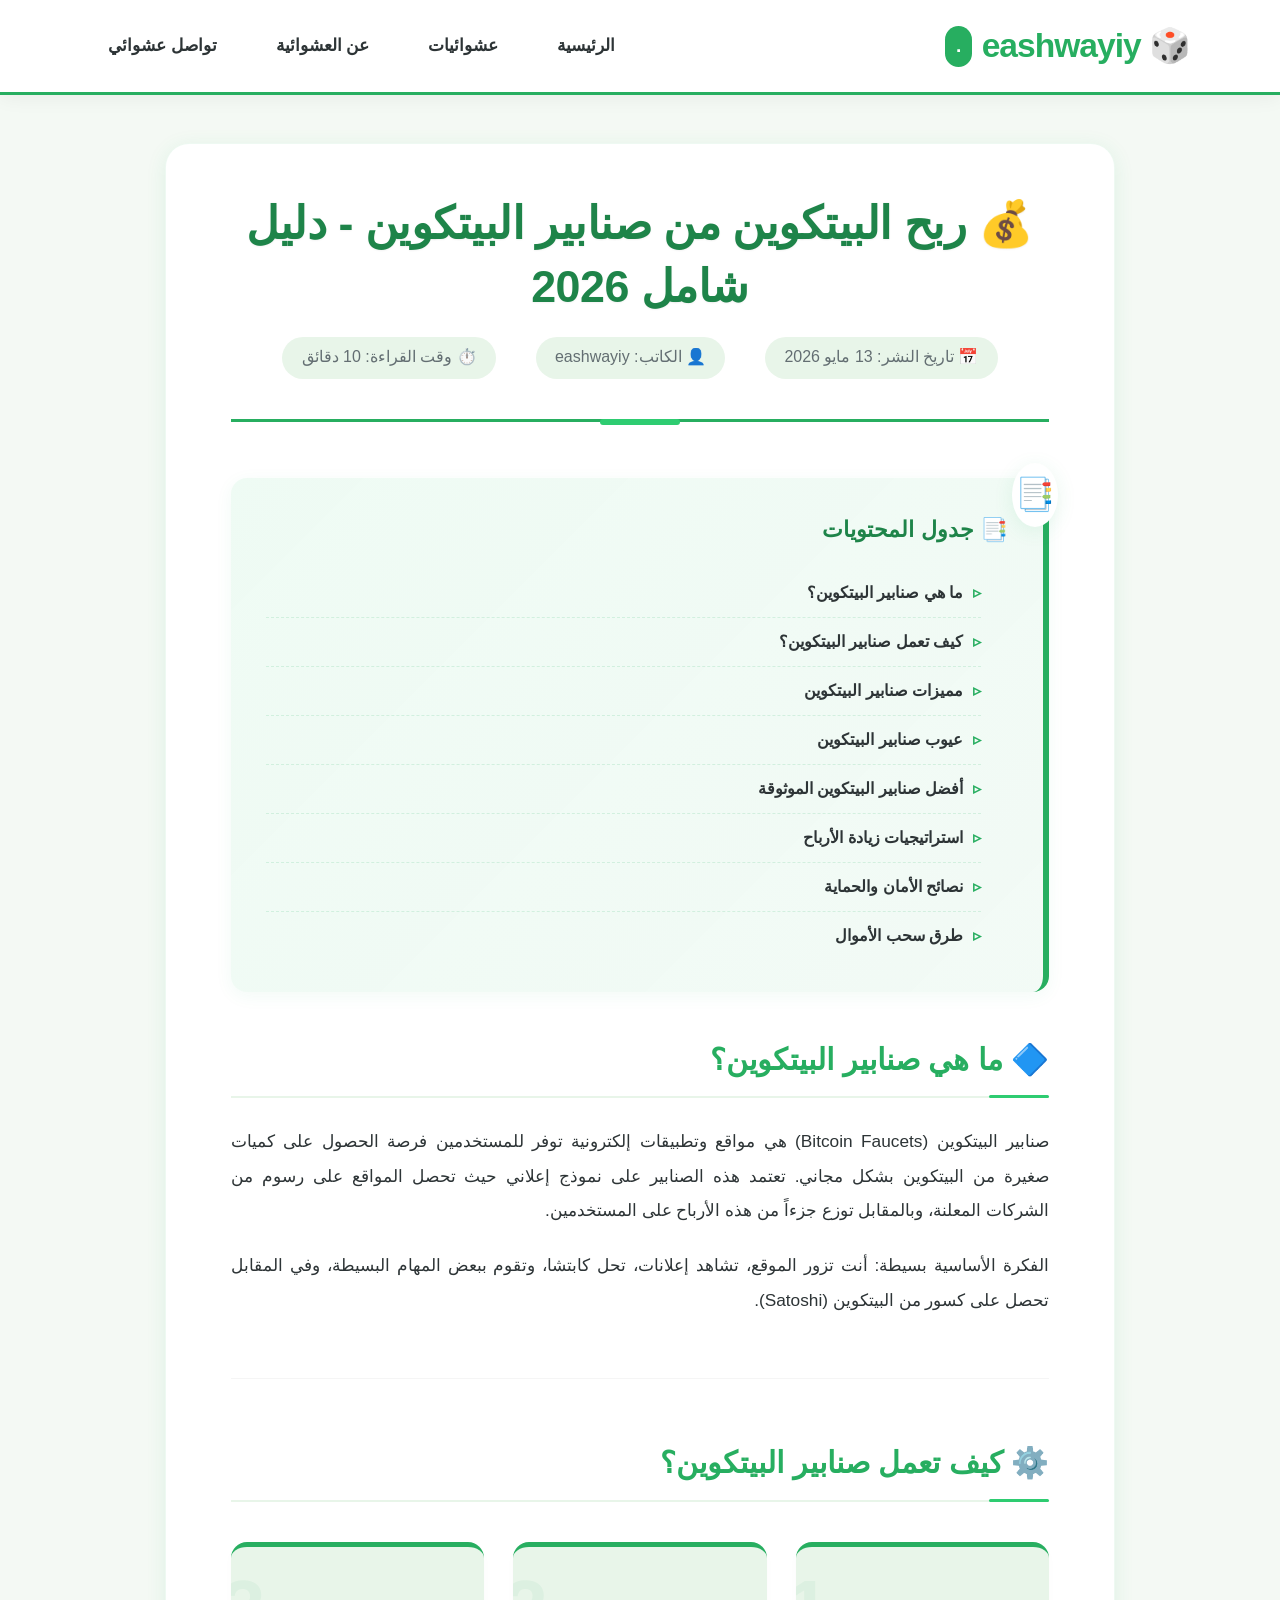
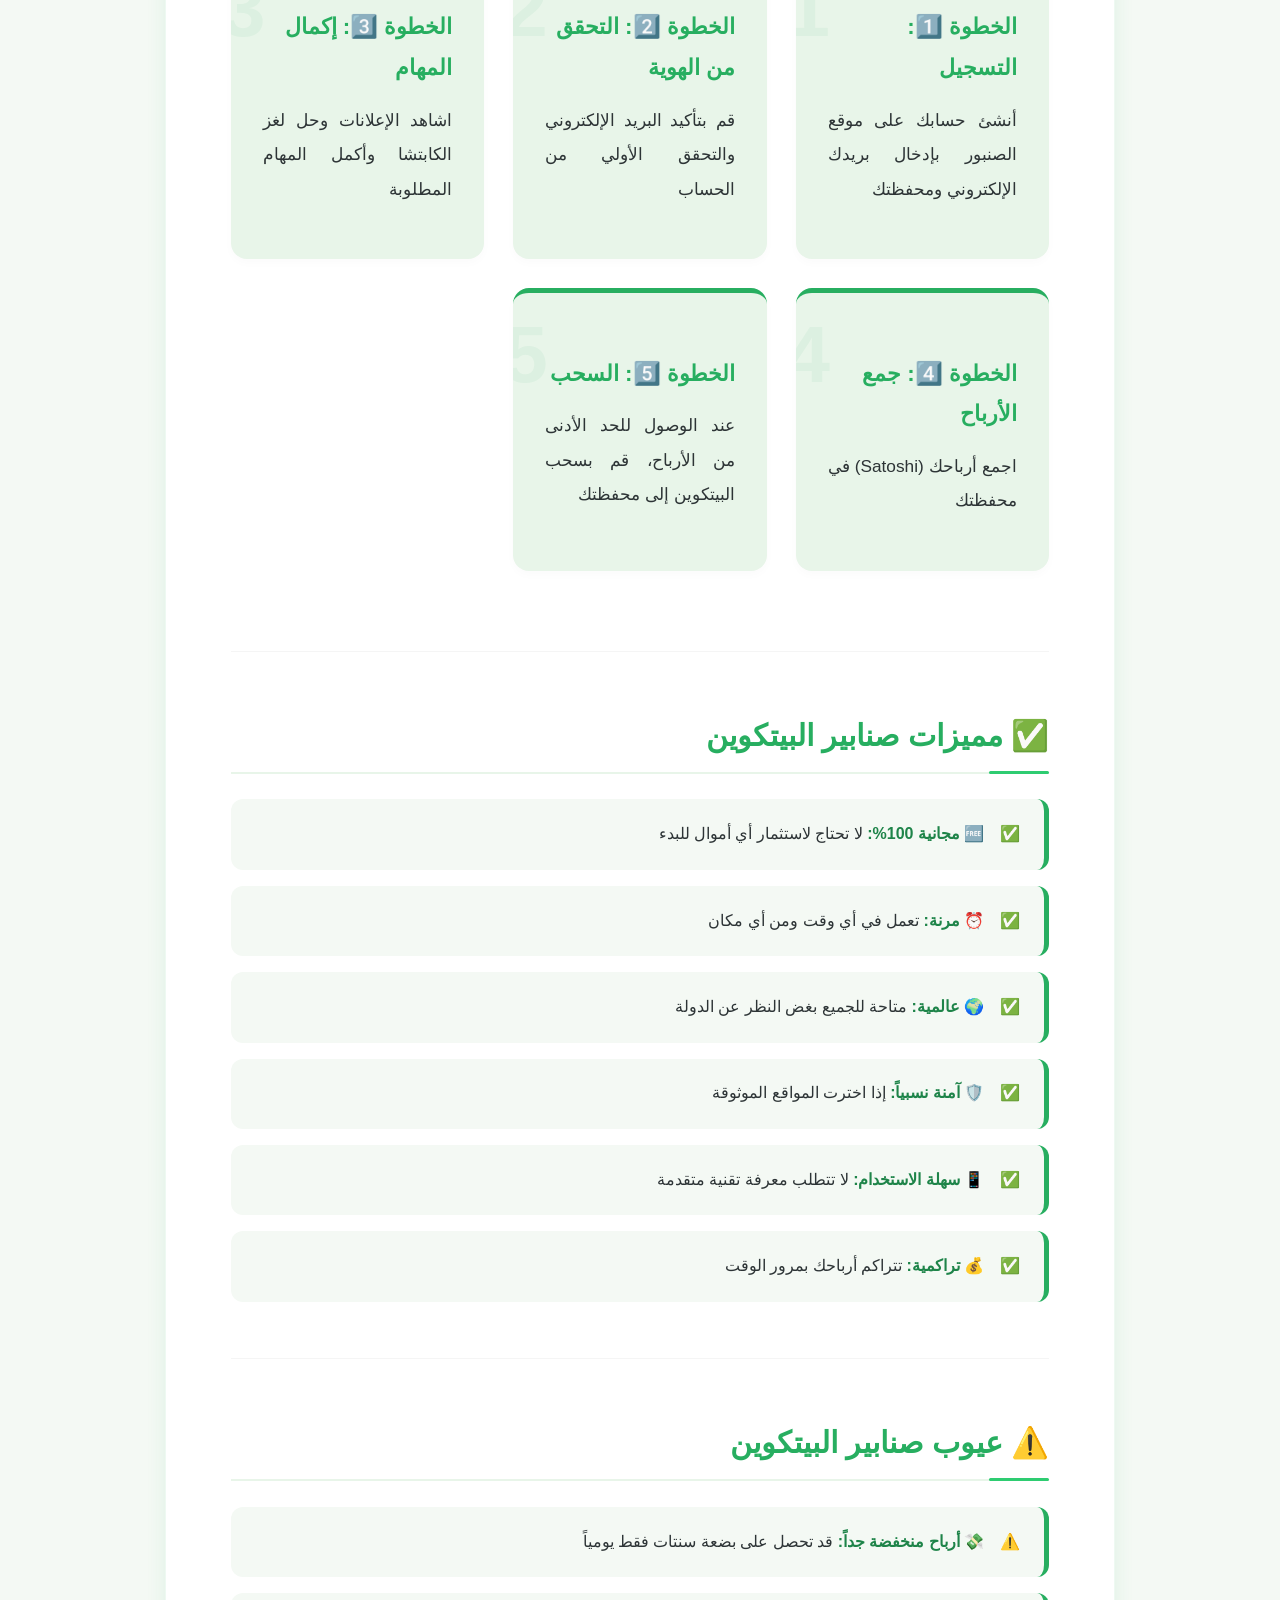
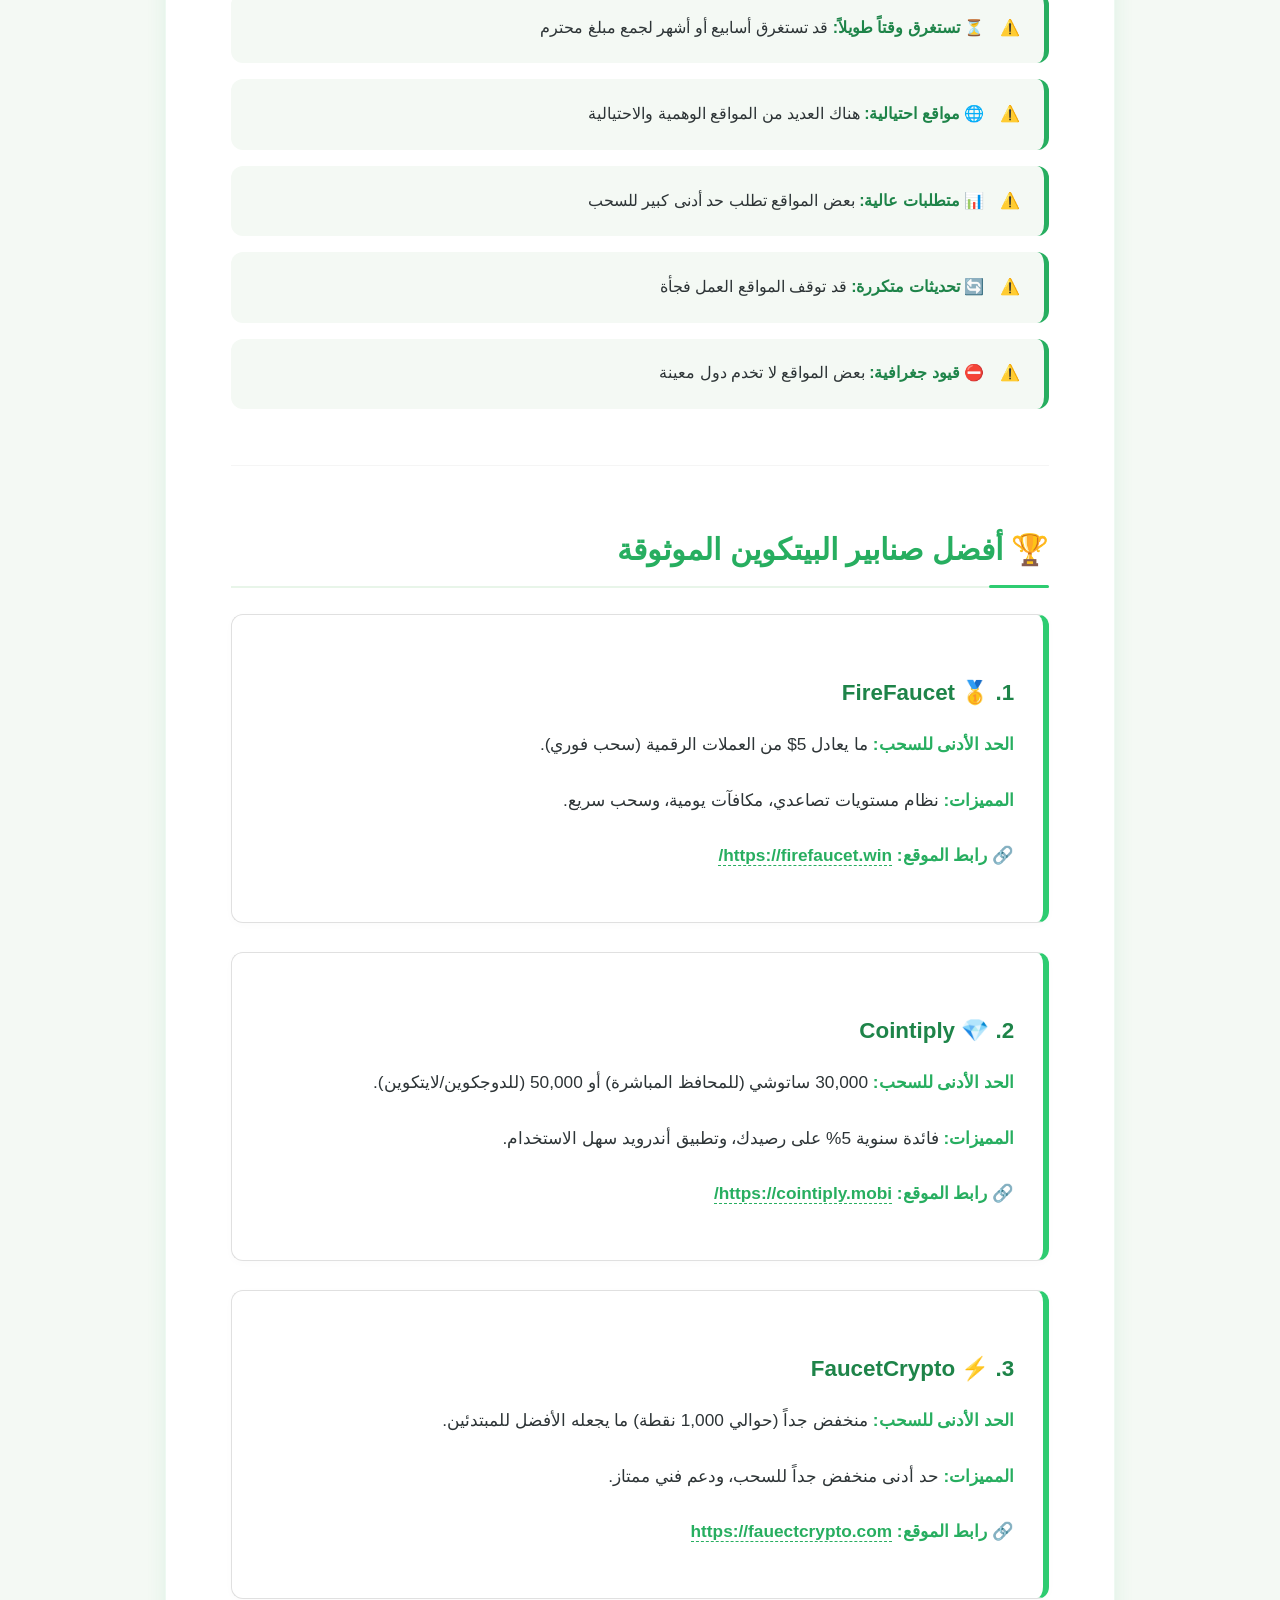
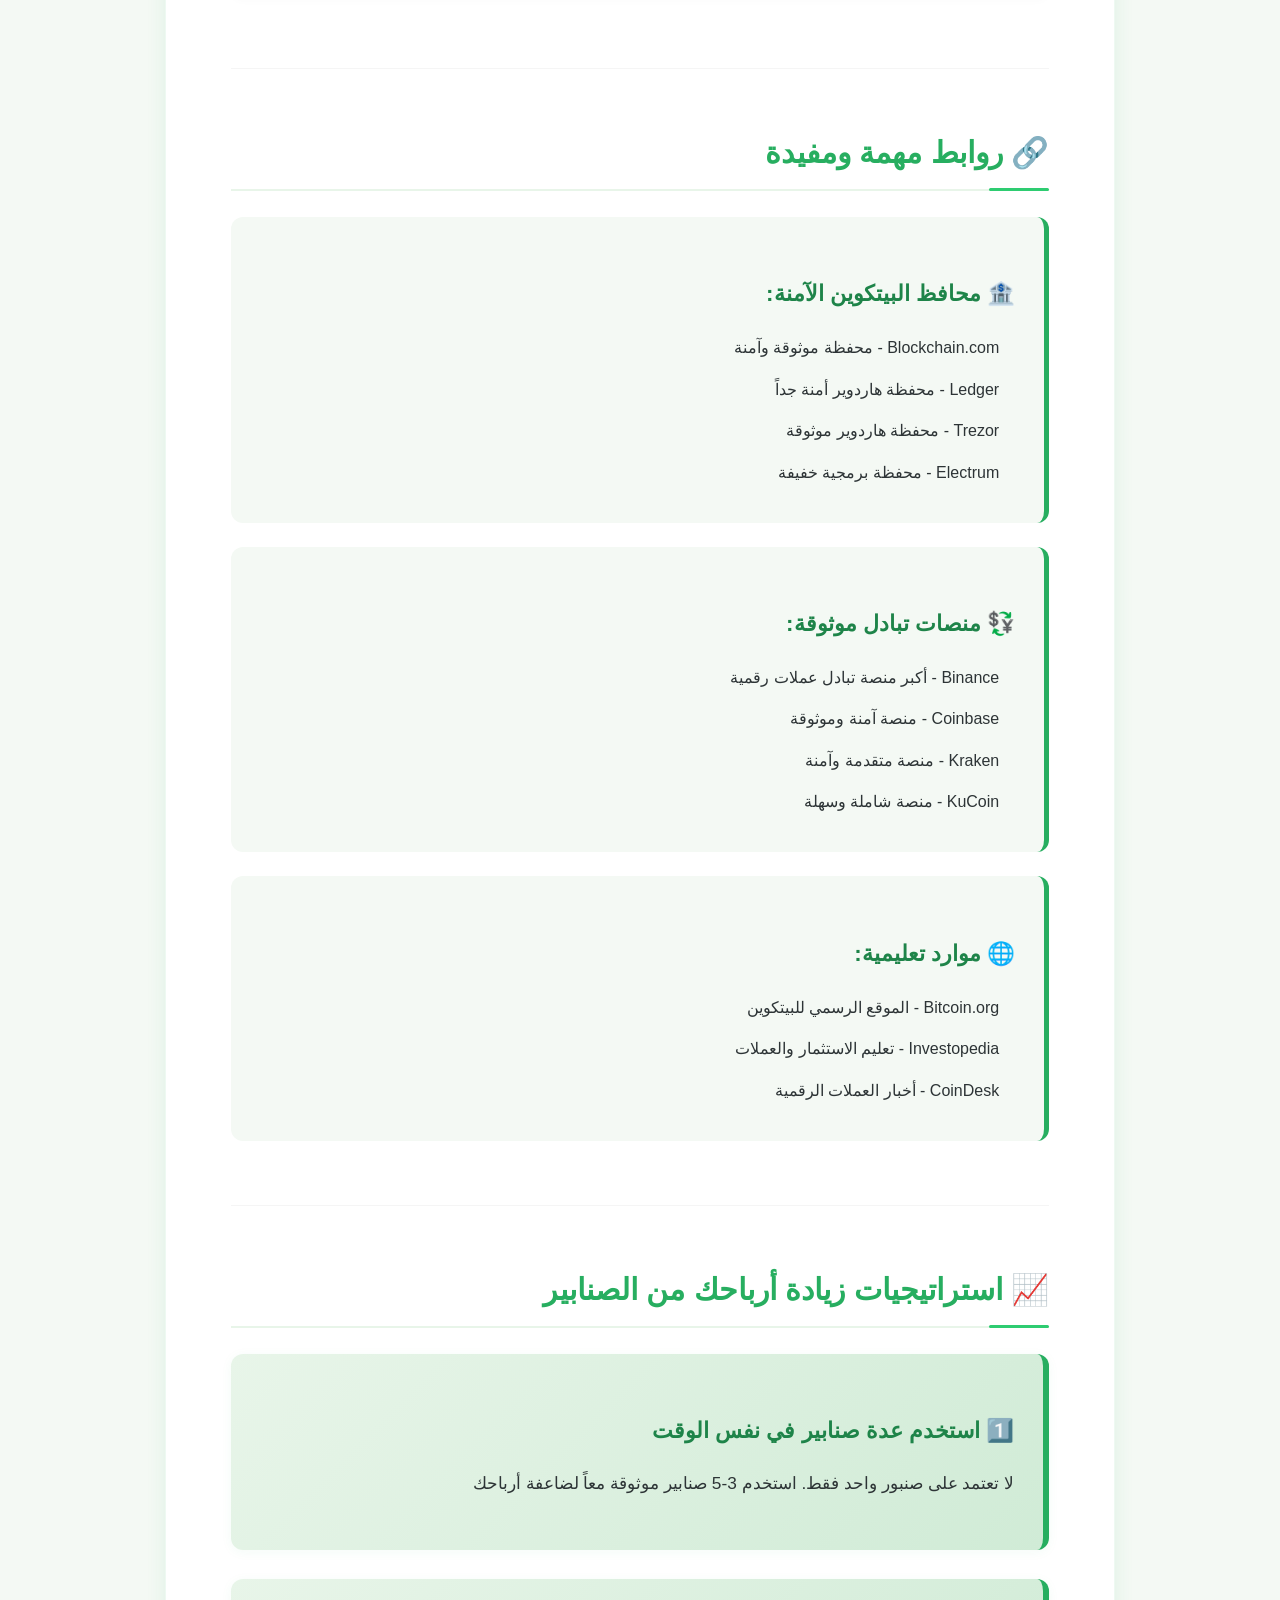
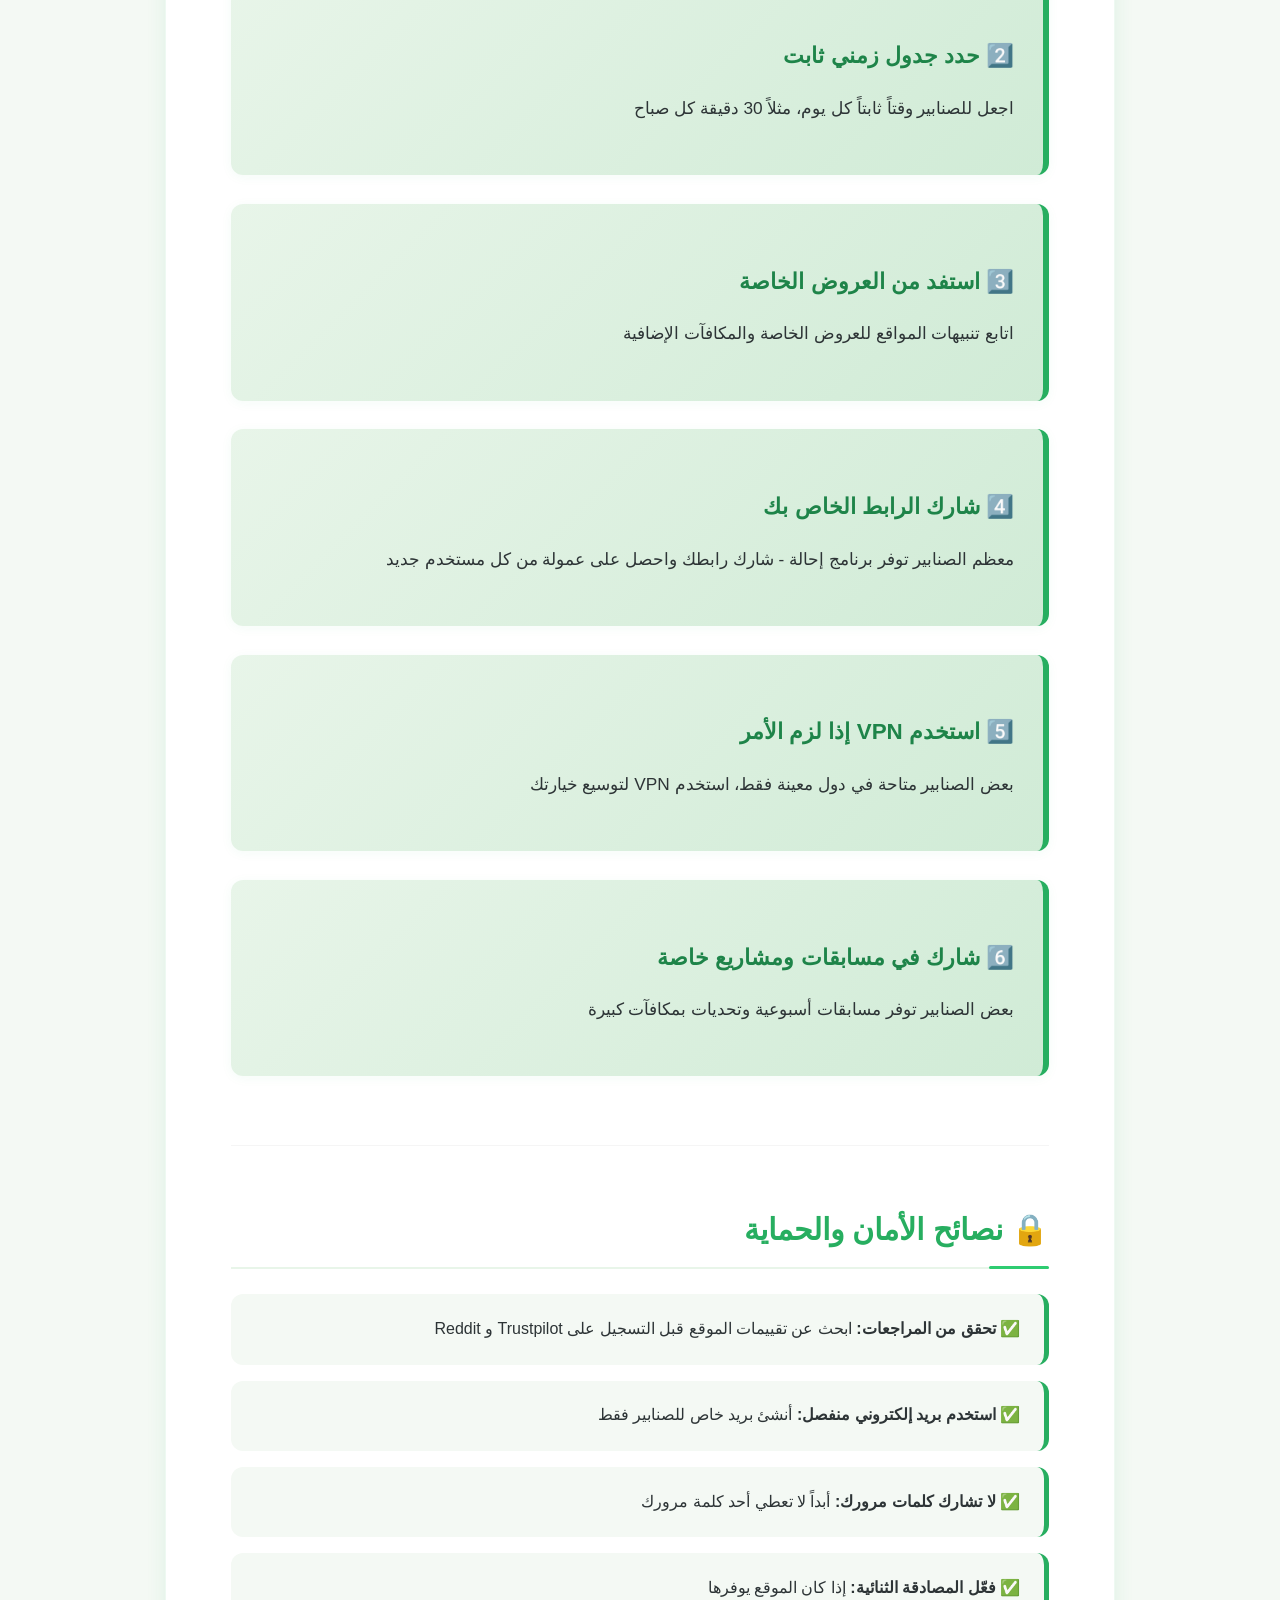
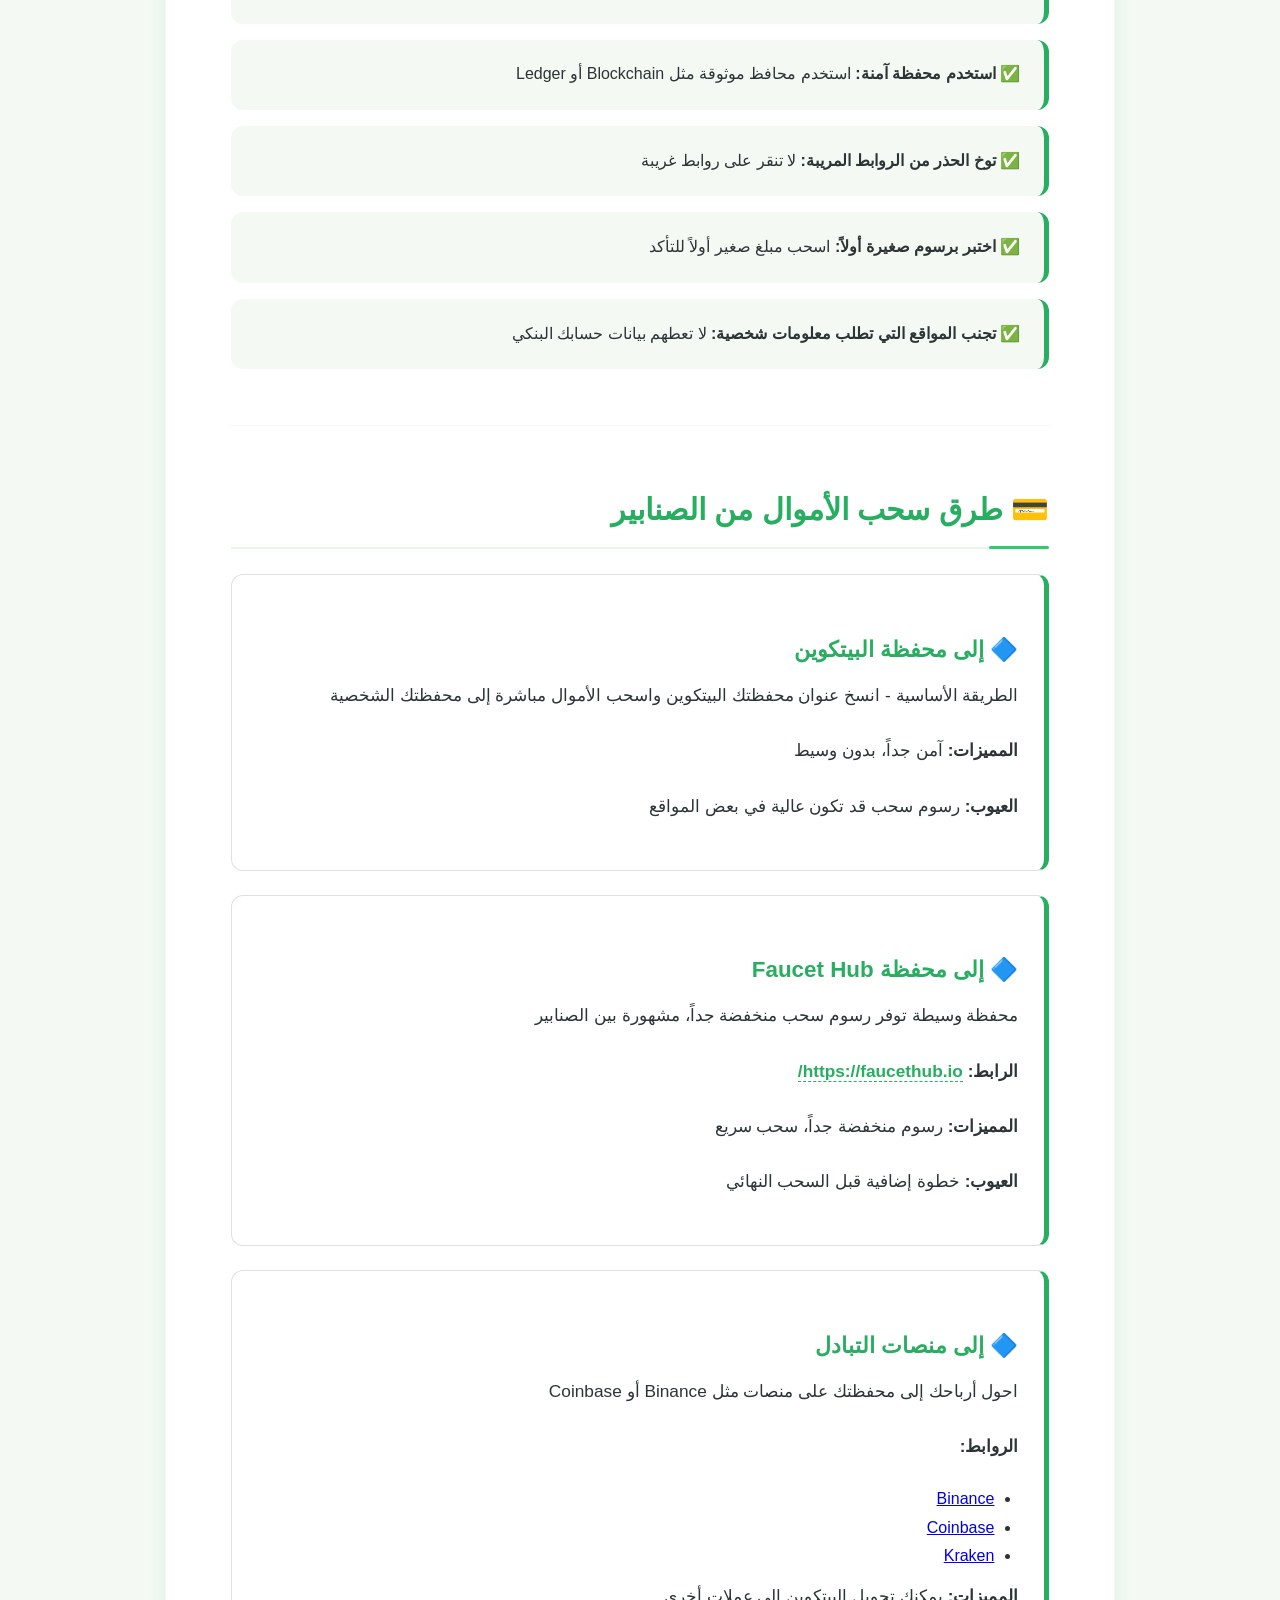
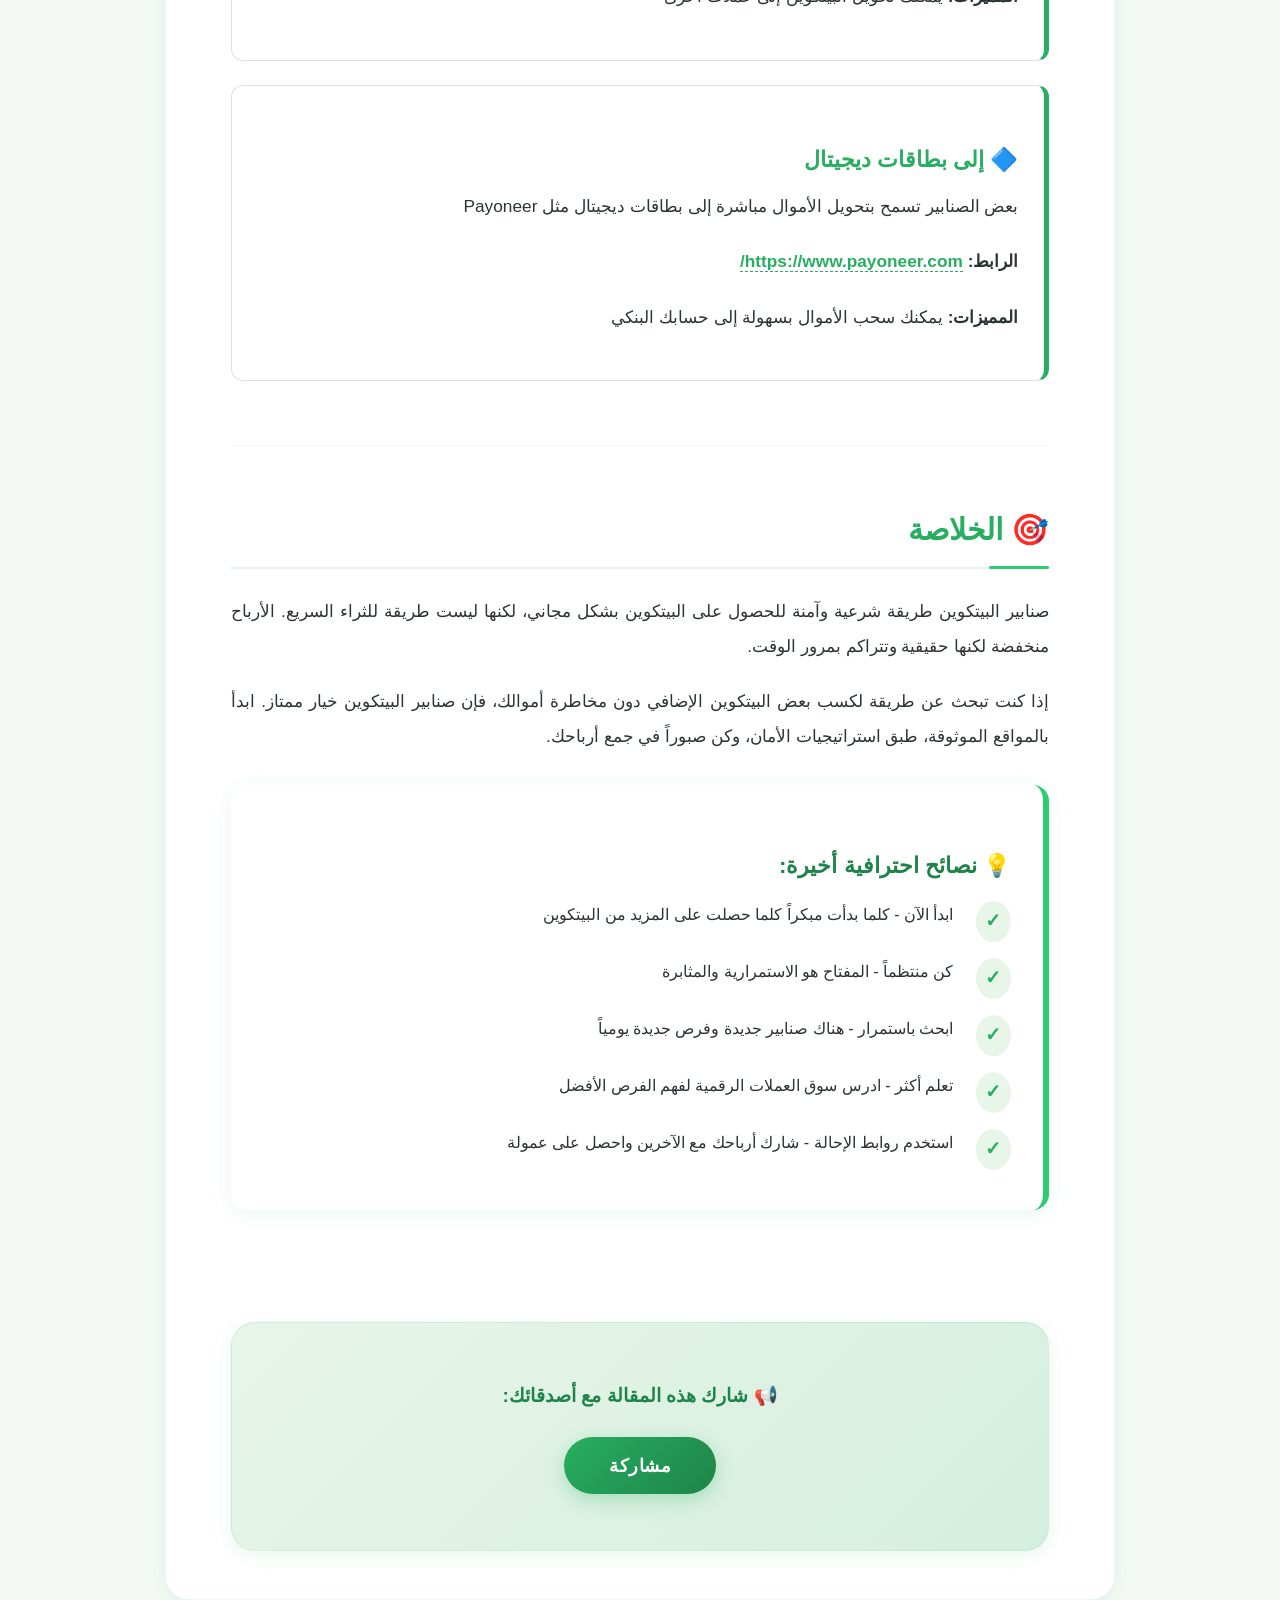
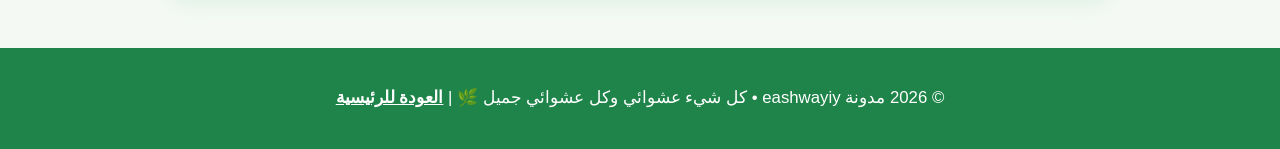
==== posts/bitcoin-faucets.html @ f61ab574 "Rename bitcoin-faucets.html to posts/bitcoin-faucets.html" ====
<!DOCTYPE html>
<html lang="ar" dir="rtl">
<head>
    <!-- Google tag (gtag.js) -->
<script async src="https://www.googletagmanager.com/gtag/js?id=G-4N3JK0W0W8"></script>
<script>
  window.dataLayer = window.dataLayer || [];
  function gtag(){dataLayer.push(arguments);}
  gtag('js', new Date());

  gtag('config', 'G-4N3JK0W0W8');
</script>
    <meta charset="UTF-8">
    <meta name="viewport" content="width=device-width, initial-scale=1.0">
    <meta name="description" content="شرح مفصل عن كيفية ربح البيتكوين من صنابير البيتكوين (Faucets) - أفضل طرق الحصول على عملات رقمية مجانية وأماكن موثوقة وآمنة">
    <meta name="keywords" content="البيتكوين، صنابير البيتكوين، ربح البيتكوين، عملات رقمية، كريبتو، Faucets، عملات مجانية، blockchain، إربح أموال">
    <meta name="author" content="eashwayiy">
    <meta property="og:title" content="ربح البيتكوين من صنابير البيتكوين - شرح شامل | eashwayiy">
    <meta property="og:description" content="دليل كامل لربح البيتكوين من خلال صنابير البيتكوين الموثوقة والآمنة">
    <title>ربح البيتكوين من صنابير البيتكوين • eashwayiy</title>
    <link rel="icon" type="image/x-icon" href="../favicon.ico">
    <style>
        /* ========= إعدادات المتغيرات - ثيم الأخضر والأبيض ========= */
        :root {
            --primary-green: #27ae60;
            --light-green: #2ecc71;
            --dark-green: #1e8449;
            --soft-white: #f4f9f4;
            --pure-white: #ffffff;
            --text-dark: #2d3436;
            --text-light: #636e72;
            --accent-bg: #e8f5e9;
            --shadow: 0 4px 20px rgba(39, 174, 96, 0.1);
            --shadow-hover: 0 12px 35px rgba(39, 174, 96, 0.18);
            --border-radius-lg: 24px;
            --border-radius-md: 16px;
            --border-radius-sm: 12px;
            --transition-smooth: all 0.35s cubic-bezier(0.2, 0.9, 0.4, 1);
        }

        * {
            margin: 0;
            padding: 0;
            box-sizing: border-box;
            font-family: 'Segoe UI', 'Cairo', Tahoma, Geneva, Verdana, sans-serif;
        }

        body {
            background-color: var(--soft-white);
            color: var(--text-dark);
            line-height: 1.8;
            font-size: 16px;
        }

        .container {
            max-width: 1150px;
            margin: 0 auto;
            padding: 0 25px;
        }

        /* ========= شريط التنقل (مطابق للصفحة الرئيسية) ========= */
        .navbar {
            background-color: rgba(255, 255, 255, 0.93);
            backdrop-filter: blur(14px);
            -webkit-backdrop-filter: blur(14px);
            padding: 1rem 0;
            box-shadow: 0 2px 20px rgba(0, 0, 0, 0.06);
            position: sticky;
            top: 0;
            z-index: 1000;
            border-bottom: 3px solid var(--primary-green);
            transition: var(--transition-smooth);
        }

        .navbar .container {
            display: flex;
            justify-content: space-between;
            align-items: center;
            flex-wrap: wrap;
        }

        .nav-brand h1 {
            color: var(--primary-green);
            font-size: 2.1rem;
            letter-spacing: -1px;
            font-weight: 800;
            display: flex;
            align-items: center;
            gap: 10px;
            transition: var(--transition-smooth);
            cursor: pointer;
        }
        .nav-brand h1:hover {
            color: var(--dark-green);
            transform: scale(1.04);
        }
        .nav-brand h1 span {
            background: var(--primary-green);
            color: #fff;
            font-size: 1.2rem;
            padding: 0.2rem 0.7rem;
            border-radius: 30px;
        }

        .nav-links {
            list-style: none;
            display: flex;
            gap: 8px;
        }

        .nav-links li a {
            text-decoration: none;
            color: var(--text-dark);
            margin-right: 15px;
            font-weight: 700;
            font-size: 1.05rem;
            padding: 8px 18px;
            border-radius: 30px;
            transition: var(--transition-smooth);
        }

        .nav-links li a:hover {
            color: var(--pure-white);
            background: var(--primary-green);
            box-shadow: 0 5px 18px rgba(39, 174, 96, 0.35);
            transform: translateY(-2px);
        }

        /* ========= حاوية المقالة ========= */
        .article-container {
            max-width: 950px;
            margin: 3rem auto;
            padding: 3rem 2.5rem;
            background: var(--pure-white);
            border-radius: var(--border-radius-lg);
            box-shadow: var(--shadow);
            border: 1px solid rgba(39, 174, 96, 0.08);
            transition: var(--transition-smooth);
        }

        .article-container:hover {
            box-shadow: var(--shadow-hover);
        }

        /* ========= رأس المقالة ========= */
        .article-header {
            text-align: center;
            margin-bottom: 3.5rem;
            padding-bottom: 2.5rem;
            border-bottom: 3px solid var(--primary-green);
            position: relative;
        }

        .article-header::after {
            content: '';
            position: absolute;
            bottom: -6px;
            left: 50%;
            transform: translateX(-50%);
            width: 80px;
            height: 6px;
            background: var(--light-green);
            border-radius: 6px;
        }

        .article-header h1 {
            font-size: 2.8rem;
            color: var(--dark-green);
            margin-bottom: 1.2rem;
            line-height: 1.4;
            font-weight: 800;
            letter-spacing: -0.5px;
            text-shadow: 0 1px 2px rgba(0,0,0,0.05);
        }

        .article-meta {
            display: flex;
            justify-content: center;
            flex-wrap: wrap;
            gap: 2.5rem;
            color: var(--text-light);
            font-size: 1rem;
            margin-top: 0.5rem;
        }

        .article-meta span {
            display: flex;
            align-items: center;
            gap: 0.6rem;
            background: var(--accent-bg);
            padding: 0.4rem 1.2rem;
            border-radius: 30px;
            font-weight: 500;
            transition: var(--transition-smooth);
        }

        .article-meta span:hover {
            background: #d4efdf;
            color: var(--dark-green);
            transform: translateY(-2px);
        }

        /* ========= جدول المحتويات ========= */
        .table-of-contents {
            background: linear-gradient(135deg, rgba(46, 204, 113, 0.08), rgba(39, 174, 96, 0.06));
            padding: 2rem 2.2rem;
            border-radius: var(--border-radius-md);
            margin-bottom: 2.5rem;
            border-right: 6px solid var(--primary-green);
            box-shadow: 0 4px 18px rgba(39, 174, 96, 0.06);
            transition: var(--transition-smooth);
            position: relative;
        }

        .table-of-contents::before {
            content: '📑';
            position: absolute;
            top: -15px;
            right: -15px;
            font-size: 2rem;
            background: var(--pure-white);
            padding: 0.2rem;
            border-radius: 50%;
            box-shadow: var(--shadow);
        }

        .table-of-contents h3 {
            color: var(--dark-green);
            margin-bottom: 1.2rem;
            text-align: right;
            font-size: 1.4rem;
            font-weight: 700;
        }

        .table-of-contents ul {
            list-style: none;
            text-align: right;
            padding-right: 0.5rem;
        }

        .table-of-contents li {
            padding: 0.6rem 0;
            margin-right: 1.2rem;
            border-bottom: 1px dashed rgba(39, 174, 96, 0.15);
            transition: var(--transition-smooth);
        }

        .table-of-contents li:last-child {
            border-bottom: none;
        }

        .table-of-contents a {
            color: var(--text-dark);
            text-decoration: none;
            transition: var(--transition-smooth);
            font-weight: 600;
            display: inline-block;
            position: relative;
        }

        .table-of-contents a::before {
            content: '▹';
            color: var(--primary-green);
            margin-left: 0.6rem;
            transition: var(--transition-smooth);
        }

        .table-of-contents a:hover {
            color: var(--primary-green);
            padding-right: 12px;
            transform: translateX(3px);
        }

        .table-of-contents a:hover::before {
            color: var(--dark-green);
        }

        /* ========= محتوى المقال ========= */
        .article-content {
            max-width: 900px;
            margin: 0 auto;
            text-align: right;
        }

        .article-section {
            margin-bottom: 3.5rem;
            padding-bottom: 2.5rem;
            border-bottom: 1px solid rgba(0,0,0,0.04);
            transition: var(--transition-smooth);
        }

        .article-section:last-child {
            border-bottom: none;
            margin-bottom: 1rem;
        }

        .article-section h2 {
            color: var(--primary-green);
            font-size: 1.9rem;
            margin-bottom: 1.6rem;
            padding-bottom: 0.6rem;
            border-bottom: 2px solid var(--accent-bg);
            font-weight: 700;
            position: relative;
        }

        .article-section h2::after {
            content: '';
            position: absolute;
            bottom: -2px;
            right: 0;
            width: 60px;
            height: 3px;
            background: var(--light-green);
            border-radius: 3px;
        }

        .article-section h3 {
            color: var(--dark-green);
            font-size: 1.4rem;
            margin-bottom: 0.9rem;
            margin-top: 1.8rem;
            font-weight: 700;
        }

        .article-section p {
            color: var(--text-dark);
            margin-bottom: 1.3rem;
            line-height: 2;
            font-size: 1.08rem;
            text-align: justify;
        }

        /* ========= القوائم ========= */
        .benefits-list,
        .disadvantages-list,
        .security-tips {
            list-style: none;
            text-align: right;
            padding: 0;
        }

        .benefits-list li,
        .disadvantages-list li,
        .security-tips li {
            padding: 1.3rem 1.5rem;
            margin-bottom: 1rem;
            background: var(--soft-white);
            border-right: 5px solid var(--primary-green);
            border-radius: var(--border-radius-sm);
            color: var(--text-dark);
            transition: var(--transition-smooth);
            position: relative;
            font-weight: 500;
        }

        .benefits-list li:hover,
        .disadvantages-list li:hover,
        .security-tips li:hover {
            transform: translateX(-4px);
            box-shadow: var(--shadow);
            background: #f0faf3;
            border-right-color: var(--dark-green);
        }

        .benefits-list li::before {
            content: '✅ ';
            margin-left: 0.7rem;
        }

        .disadvantages-list li::before {
            content: '⚠️ ';
            margin-left: 0.7rem;
        }

        .benefits-list strong,
        .disadvantages-list strong {
            color: var(--dark-green);
            font-weight: 700;
        }

        /* ========= الخطوات ========= */
        .steps {
            display: grid;
            grid-template-columns: repeat(auto-fit, minmax(250px, 1fr));
            gap: 1.8rem;
            margin: 2.5rem 0;
        }

        .step {
            background: var(--accent-bg);
            padding: 2rem;
            border-radius: var(--border-radius-md);
            border-top: 5px solid var(--primary-green);
            text-align: right;
            box-shadow: 0 4px 10px rgba(0,0,0,0.02);
            transition: var(--transition-smooth);
            position: relative;
            overflow: hidden;
        }

        .step::before {
            content: attr(data-step);
            position: absolute;
            top: -10px;
            left: -10px;
            font-size: 5rem;
            font-weight: 900;
            color: rgba(39, 174, 96, 0.06);
            pointer-events: none;
        }

        .step:hover {
            transform: translateY(-8px);
            box-shadow: 0 14px 30px rgba(39, 174, 96, 0.15);
            background: #d4efdf;
        }

        .step h3 {
            color: var(--primary-green);
            margin-bottom: 0.9rem;
            font-weight: 700;
            position: relative;
        }

        /* ========= كروت الصنابير ========= */
        .faucet-card {
            background: var(--pure-white);
            border: 1px solid #e0e0e0;
            border-right: 6px solid var(--light-green);
            padding: 1.8rem;
            margin-bottom: 1.8rem;
            border-radius: var(--border-radius-sm);
            transition: var(--transition-smooth);
            box-shadow: 0 2px 8px rgba(0,0,0,0.02);
        }

        .faucet-card:hover {
            box-shadow: var(--shadow-hover);
            transform: translateX(-6px);
            border-right-color: var(--primary-green);
            background: #fafffc;
        }

        .faucet-card h3 {
            color: var(--dark-green);
            font-weight: 700;
        }

        .faucet-card strong {
            color: var(--primary-green);
        }

        .faucet-link {
            color: var(--primary-green);
            font-weight: 600;
            text-decoration: none;
            border-bottom: 1px dashed var(--primary-green);
            transition: var(--transition-smooth);
        }

        .faucet-link:hover {
            color: var(--dark-green);
            border-bottom: 1px solid var(--dark-green);
        }

        /* ========= روابط مهمة إضافية ========= */
        .links-category {
            background: var(--soft-white);
            padding: 1.8rem;
            border-radius: var(--border-radius-sm);
            margin-bottom: 1.5rem;
            border-right: 5px solid var(--primary-green);
            transition: var(--transition-smooth);
        }
        .links-category:hover {
            background: #f0faf3;
            transform: translateX(-3px);
        }
        .links-category h3 {
            color: var(--dark-green);
            margin-bottom: 0.8rem;
        }
        .important-links-list {
            list-style: none;
            padding-right: 1rem;
        }
        .important-links-list li {
            padding: 0.4rem 0;
        }
        .important-links-list a {
            color: var(--text-dark);
            text-decoration: none;
            font-weight: 500;
            transition: color 0.2s;
        }
        .important-links-list a:hover {
            color: var(--primary-green);
            text-decoration: underline;
        }

        /* ========= الاستراتيجيات ========= */
        .strategy {
            background: linear-gradient(135deg, var(--accent-bg), #d0ebd6);
            padding: 1.8rem;
            margin-bottom: 1.8rem;
            border-radius: var(--border-radius-sm);
            border-right: 6px solid var(--primary-green);
            transition: var(--transition-smooth);
            box-shadow: 0 2px 12px rgba(39, 174, 96, 0.05);
        }

        .strategy:hover {
            transform: scale(1.02);
            box-shadow: var(--shadow-hover);
        }

        /* ========= نصائح المحترفين ========= */
        .pro-tips {
            background: var(--pure-white);
            padding: 2rem 2rem 1.5rem;
            margin-top: 2rem;
            border-radius: var(--border-radius-md);
            border-right: 6px solid var(--light-green);
            box-shadow: var(--shadow);
            list-style: none;
            transition: var(--transition-smooth);
        }

        .pro-tips:hover {
            box-shadow: var(--shadow-hover);
        }

        .pro-tips li {
            margin-bottom: 1rem;
            font-weight: 500;
            color: var(--text-dark);
            display: flex;
            align-items: flex-start;
            gap: 0.6rem;
        }

        .pro-tips li::before {
            content: "✓";
            color: var(--primary-green);
            font-weight: bold;
            font-size: 1.2rem;
            background: var(--accent-bg);
            padding: 0.2rem 0.6rem;
            border-radius: 50%;
            margin-left: 0.8rem;
            flex-shrink: 0;
        }

        /* ========= طرق السحب ========= */
        .withdrawal-method {
            background: var(--pure-white);
            border: 1px solid #e0e0e0;
            border-right: 5px solid var(--primary-green);
            padding: 1.6rem;
            margin-bottom: 1.5rem;
            border-radius: var(--border-radius-sm);
            transition: var(--transition-smooth);
        }
        .withdrawal-method:hover {
            box-shadow: var(--shadow-hover);
            transform: translateX(-4px);
        }
        .withdrawal-method h3 {
            color: var(--primary-green);
            margin-bottom: 0.5rem;
        }
        .withdrawal-method ul {
            list-style: disc;
            padding-right: 1.5rem;
            margin: 0.5rem 0;
        }

        /* ========= المشاركة ========= */
        .article-share {
            text-align: center;
            margin-top: 4.5rem;
            padding: 3.5rem;
            background: linear-gradient(135deg, var(--accent-bg), #d4efdf);
            border-radius: var(--border-radius-lg);
            box-shadow: var(--shadow);
            border: 1px solid rgba(39, 174, 96, 0.1);
        }

        .article-share p {
            color: var(--dark-green);
            font-weight: 600;
            font-size: 1.2rem;
            margin-bottom: 1.5rem;
        }

        .share-btn {
            background: linear-gradient(135deg, var(--primary-green), var(--dark-green));
            color: white;
            border: none;
            padding: 1.1rem 2.8rem;
            border-radius: 50px;
            cursor: pointer;
            font-weight: 700;
            font-size: 1.15rem;
            transition: var(--transition-smooth);
            box-shadow: 0 6px 20px rgba(39, 174, 96, 0.3);
            letter-spacing: 0.5px;
        }

        .share-btn:hover {
            transform: translateY(-4px);
            box-shadow: 0 10px 28px rgba(39, 174, 96, 0.45);
            background: linear-gradient(135deg, var(--dark-green), #155a32);
        }

        /* ========= تذييل ========= */
        .footer {
            background-color: var(--dark-green);
            color: var(--pure-white);
            text-align: center;
            padding: 35px 0;
            font-size: 1.05rem;
        }
        .footer a {
            color: #fff;
            text-decoration: underline;
            font-weight: 600;
        }

        /* ========= تجاوب ========= */
        @media (max-width: 768px) {
            .article-container {
                margin: 1.5rem;
                padding: 2rem 1.2rem;
                border-radius: var(--border-radius-md);
            }
            .article-header h1 {
                font-size: 1.9rem;
            }
            .article-meta {
                gap: 1rem;
                flex-direction: column;
                align-items: center;
            }
            .steps {
                grid-template-columns: 1fr;
            }
            .table-of-contents {
                padding: 1.5rem;
            }
            .table-of-contents::before {
                font-size: 1.5rem;
                top: -10px;
                right: -10px;
            }
        }

        @media (max-width: 480px) {
            .article-container {
                margin: 0.8rem;
                padding: 1.5rem 1rem;
                border-radius: var(--border-radius-sm);
            }
            .article-header h1 {
                font-size: 1.5rem;
            }
        }
    </style>
</head>
<body>
    <!-- شريط التنقل (eashwayiy) -->
    <nav class="navbar">
        <div class="container">
            <div class="nav-brand">
                <h1>🎲 eashwayiy<span>.</span></h1>
            </div>
            <ul class="nav-links">
                <li><a href="../index.html">الرئيسية</a></li>
                <li><a href="../index.html#posts">عشوائيات</a></li>
                <li><a href="../index.html#about">عن العشوائية</a></li>
                <li><a href="../index.html#contact">تواصل عشوائي</a></li>
            </ul>
        </div>
    </nav>

    <!-- محتوى المقالة -->
    <article class="article-container">
        <div class="container">
            <div class="article-header">
                <h1>💰 ربح البيتكوين من صنابير البيتكوين - دليل شامل 2026</h1>
                <div class="article-meta">
                    <span>📅 تاريخ النشر: 13 مايو 2026</span>
                    <span>👤 الكاتب: eashwayiy</span>
                    <span>⏱️ وقت القراءة: 10 دقائق</span>
                </div>
            </div>

            <div class="article-content">
                <!-- جدول المحتويات -->
                <div class="table-of-contents">
                    <h3>📑 جدول المحتويات</h3>
                    <ul>
                        <li><a href="#what-is-faucet">ما هي صنابير البيتكوين؟</a></li>
                        <li><a href="#how-work">كيف تعمل صنابير البيتكوين؟</a></li>
                        <li><a href="#advantages">مميزات صنابير البيتكوين</a></li>
                        <li><a href="#disadvantages">عيوب صنابير البيتكوين</a></li>
                        <li><a href="#best-faucets">أفضل صنابير البيتكوين الموثوقة</a></li>
                        <li><a href="#earning-strategies">استراتيجيات زيادة الأرباح</a></li>
                        <li><a href="#security-tips">نصائح الأمان والحماية</a></li>
                        <li><a href="#withdrawal">طرق سحب الأموال</a></li>
                    </ul>
                </div>

                <!-- ما هي صنابير البيتكوين -->
                <section id="what-is-faucet" class="article-section">
                    <h2>🔷 ما هي صنابير البيتكوين؟</h2>
                    <p>
                        صنابير البيتكوين (Bitcoin Faucets) هي مواقع وتطبيقات إلكترونية توفر للمستخدمين فرصة الحصول على كميات صغيرة من البيتكوين بشكل مجاني. 
                        تعتمد هذه الصنابير على نموذج إعلاني حيث تحصل المواقع على رسوم من الشركات المعلنة، وبالمقابل توزع جزءاً من هذه الأرباح على المستخدمين.
                    </p>
                    <p>
                        الفكرة الأساسية بسيطة: أنت تزور الموقع، تشاهد إعلانات، تحل كابتشا، وتقوم ببعض المهام البسيطة، وفي المقابل تحصل على كسور من البيتكوين (Satoshi).
                    </p>
                </section>

                <!-- كيف تعمل صنابير البيتكوين -->
                <section id="how-work" class="article-section">
                    <h2>⚙️ كيف تعمل صنابير البيتكوين؟</h2>
                    <div class="steps">
                        <div class="step" data-step="1">
                            <h3>الخطوة 1️⃣: التسجيل</h3>
                            <p>أنشئ حسابك على موقع الصنبور بإدخال بريدك الإلكتروني ومحفظتك</p>
                        </div>
                        <div class="step" data-step="2">
                            <h3>الخطوة 2️⃣: التحقق من الهوية</h3>
                            <p>قم بتأكيد البريد الإلكتروني والتحقق الأولي من الحساب</p>
                        </div>
                        <div class="step" data-step="3">
                            <h3>الخطوة 3️⃣: إكمال المهام</h3>
                            <p>اشاهد الإعلانات وحل لغز الكابتشا وأكمل المهام المطلوبة</p>
                        </div>
                        <div class="step" data-step="4">
                            <h3>الخطوة 4️⃣: جمع الأرباح</h3>
                            <p>اجمع أرباحك (Satoshi) في محفظتك</p>
                        </div>
                        <div class="step" data-step="5">
                            <h3>الخطوة 5️⃣: السحب</h3>
                            <p>عند الوصول للحد الأدنى من الأرباح، قم بسحب البيتكوين إلى محفظتك</p>
                        </div>
                    </div>
                </section>

                <!-- مميزات صنابير البيتكوين -->
                <section id="advantages" class="article-section">
                    <h2>✅ مميزات صنابير البيتكوين</h2>
                    <ul class="benefits-list">
                        <li><strong>🆓 مجانية 100%:</strong> لا تحتاج لاستثمار أي أموال للبدء</li>
                        <li><strong>⏰ مرنة:</strong> تعمل في أي وقت ومن أي مكان</li>
                        <li><strong>🌍 عالمية:</strong> متاحة للجميع بغض النظر عن الدولة</li>
                        <li><strong>🛡️ آمنة نسبياً:</strong> إذا اخترت المواقع الموثوقة</li>
                        <li><strong>📱 سهلة الاستخدام:</strong> لا تتطلب معرفة تقنية متقدمة</li>
                        <li><strong>💰 تراكمية:</strong> تتراكم أرباحك بمرور الوقت</li>
                    </ul>
                </section>

                <!-- عيوب صنابير البيتكوين -->
                <section id="disadvantages" class="article-section">
                    <h2>⚠️ عيوب صنابير البيتكوين</h2>
                    <ul class="disadvantages-list">
                        <li><strong>💸 أرباح منخفضة جداً:</strong> قد تحصل على بضعة سنتات فقط يومياً</li>
                        <li><strong>⏳ تستغرق وقتاً طويلاً:</strong> قد تستغرق أسابيع أو أشهر لجمع مبلغ محترم</li>
                        <li><strong>🌐 مواقع احتيالية:</strong> هناك العديد من المواقع الوهمية والاحتيالية</li>
                        <li><strong>📊 متطلبات عالية:</strong> بعض المواقع تطلب حد أدنى كبير للسحب</li>
                        <li><strong>🔄 تحديثات متكررة:</strong> قد توقف المواقع العمل فجأة</li>
                        <li><strong>⛔ قيود جغرافية:</strong> بعض المواقع لا تخدم دول معينة</li>
                    </ul>
                </section>

                <!-- أفضل صنابير البيتكوين -->
                <section id="best-faucets" class="article-section">
                    <h2>🏆 أفضل صنابير البيتكوين الموثوقة</h2>
                    
                    <div class="faucet-card">
                        <h3>1. 🥇 FireFaucet</h3>
                        <p><strong>الحد الأدنى للسحب:</strong> ما يعادل 5$ من العملات الرقمية (سحب فوري).</p>
                        <p><strong>المميزات:</strong> نظام مستويات تصاعدي، مكافآت يومية، وسحب سريع.</p>
                        <p><strong>🔗 رابط الموقع:</strong> <a href="https://firefaucet.win/ref/eashwayiy" target="_blank" class="faucet-link">https://firefaucet.win/</a></p>
                    </div>

                    <div class="faucet-card">
                        <h3>2. 💎 Cointiply</h3>
                        <p><strong>الحد الأدنى للسحب:</strong> 30,000 ساتوشي (للمحافظ المباشرة) أو 50,000 (للدوجكوين/لايتكوين).</p>
                        <p><strong>المميزات:</strong> فائدة سنوية 5% على رصيدك، وتطبيق أندرويد سهل الاستخدام.</p>
                        <p><strong>🔗 رابط الموقع:</strong> <a href="https://cointiply.mobi/685ZD7" target="_blank" class="faucet-link">https://cointiply.mobi/</a></p>
                    </div>

                    <div class="faucet-card">
                        <h3>3. ⚡ FaucetCrypto</h3>
<p><strong>الحد الأدنى للسحب:</strong> منخفض جداً (حوالي 1,000 نقطة) ما يجعله الأفضل للمبتدئين.</p>
                        <p><strong>المميزات:</strong> حد أدنى منخفض جداً للسحب، ودعم فني ممتاز.</p>
                        <p><strong>🔗 رابط الموقع:</strong> <a href="https://faucetcrypto.com/r/11082073" target="_blank" class="faucet-link">https://fauectcrypto.com</a></p>
                    </div>
                </section>

                <!-- روابط مهمة إضافية -->
                <section id="important-links" class="article-section">
                    <h2>🔗 روابط مهمة ومفيدة</h2>
                    
                    <div class="links-category">
                        <h3>🏦 محافظ البيتكوين الآمنة:</h3>
                        <ul class="important-links-list">
                            <li><a href="https://blockchain.com/" target="_blank">Blockchain.com - محفظة موثوقة وآمنة</a></li>
                            <li><a href="https://www.ledger.com/" target="_blank">Ledger - محفظة هاردوير أمنة جداً</a></li>
                            <li><a href="https://www.trezor.io/" target="_blank">Trezor - محفظة هاردوير موثوقة</a></li>
                            <li><a href="https://electrum.org/" target="_blank">Electrum - محفظة برمجية خفيفة</a></li>
                        </ul>
                    </div>

                    <div class="links-category">
                        <h3>💱 منصات تبادل موثوقة:</h3>
                        <ul class="important-links-list">
                            <li><a href="https://www.binance.com/" target="_blank">Binance - أكبر منصة تبادل عملات رقمية</a></li>
                            <li><a href="https://www.coinbase.com/" target="_blank">Coinbase - منصة آمنة وموثوقة</a></li>
                            <li><a href="https://kraken.com/" target="_blank">Kraken - منصة متقدمة وآمنة</a></li>
                            <li><a href="https://www.kucoin.com/" target="_blank">KuCoin - منصة شاملة وسهلة</a></li>
                        </ul>
                    </div>

                    <div class="links-category">
                        <h3>🌐 موارد تعليمية:</h3>
                        <ul class="important-links-list">
                            <li><a href="https://bitcoin.org/" target="_blank">Bitcoin.org - الموقع الرسمي للبيتكوين</a></li>
                            <li><a href="https://www.investopedia.com/bitcoin-4689525" target="_blank">Investopedia - تعليم الاستثمار والعملات</a></li>
                            <li><a href="https://www.coindesk.com/" target="_blank">CoinDesk - أخبار العملات الرقمية</a></li>
                        </ul>
                    </div>
                </section>

                <!-- استراتيجيات زيادة الأرباح -->
                <section id="earning-strategies" class="article-section">
                    <h2>📈 استراتيجيات زيادة أرباحك من الصنابير</h2>
                    
                    <div class="strategy">
                        <h3>1️⃣ استخدم عدة صنابير في نفس الوقت</h3>
                        <p>لا تعتمد على صنبور واحد فقط. استخدم 3-5 صنابير موثوقة معاً لضاعفة أرباحك</p>
                    </div>

                    <div class="strategy">
                        <h3>2️⃣ حدد جدول زمني ثابت</h3>
                        <p>اجعل للصنابير وقتاً ثابتاً كل يوم، مثلاً 30 دقيقة كل صباح</p>
                    </div>

                    <div class="strategy">
                        <h3>3️⃣ استفد من العروض الخاصة</h3>
                        <p>اتابع تنبيهات المواقع للعروض الخاصة والمكافآت الإضافية</p>
                    </div>

                    <div class="strategy">
                        <h3>4️⃣ شارك الرابط الخاص بك</h3>
                        <p>معظم الصنابير توفر برنامج إحالة - شارك رابطك واحصل على عمولة من كل مستخدم جديد</p>
                    </div>

                    <div class="strategy">
                        <h3>5️⃣ استخدم VPN إذا لزم الأمر</h3>
                        <p>بعض الصنابير متاحة في دول معينة فقط، استخدم VPN لتوسيع خيارتك</p>
                    </div>

                    <div class="strategy">
                        <h3>6️⃣ شارك في مسابقات ومشاريع خاصة</h3>
                        <p>بعض الصنابير توفر مسابقات أسبوعية وتحديات بمكافآت كبيرة</p>
                    </div>
                </section>

                <!-- نصائح الأمان -->
                <section id="security-tips" class="article-section">
                    <h2>🔒 نصائح الأمان والحماية</h2>
                    <ul class="security-tips">
                        <li><strong>✅ تحقق من المراجعات:</strong> ابحث عن تقييمات الموقع قبل التسجيل على Trustpilot و Reddit</li>
                        <li><strong>✅ استخدم بريد إلكتروني منفصل:</strong> أنشئ بريد خاص للصنابير فقط</li>
                        <li><strong>✅ لا تشارك كلمات مرورك:</strong> أبداً لا تعطي أحد كلمة مرورك</li>
                        <li><strong>✅ فعّل المصادقة الثنائية:</strong> إذا كان الموقع يوفرها</li>
                        <li><strong>✅ استخدم محفظة آمنة:</strong> استخدم محافظ موثوقة مثل Blockchain أو Ledger</li>
                        <li><strong>✅ توخ الحذر من الروابط المريبة:</strong> لا تنقر على روابط غريبة</li>
                        <li><strong>✅ اختبر برسوم صغيرة أولاً:</strong> اسحب مبلغ صغير أولاً للتأكد</li>
                        <li><strong>✅ تجنب المواقع التي تطلب معلومات شخصية:</strong> لا تعطهم بيانات حسابك البنكي</li>
                    </ul>
                </section>

                <!-- طرق السحب -->
                <section id="withdrawal" class="article-section">
                    <h2>💳 طرق سحب الأموال من الصنابير</h2>
                    
                    <div class="withdrawal-method">
                        <h3>🔷 إلى محفظة البيتكوين</h3>
                        <p>الطريقة الأساسية - انسخ عنوان محفظتك البيتكوين واسحب الأموال مباشرة إلى محفظتك الشخصية</p>
                        <p><strong>المميزات:</strong> آمن جداً، بدون وسيط</p>
                        <p><strong>العيوب:</strong> رسوم سحب قد تكون عالية في بعض المواقع</p>
                    </div>

                    <div class="withdrawal-method">
                        <h3>🔷 إلى محفظة Faucet Hub</h3>
                        <p>محفظة وسيطة توفر رسوم سحب منخفضة جداً، مشهورة بين الصنابير</p>
                        <p><strong>الرابط:</strong> <a href="https://faucethub.io/" target="_blank" class="faucet-link">https://faucethub.io/</a></p>
                        <p><strong>المميزات:</strong> رسوم منخفضة جداً، سحب سريع</p>
                        <p><strong>العيوب:</strong> خطوة إضافية قبل السحب النهائي</p>
                    </div>

                    <div class="withdrawal-method">
                        <h3>🔷 إلى منصات التبادل</h3>
                        <p>احول أرباحك إلى محفظتك على منصات مثل Binance أو Coinbase</p>
                        <p><strong>الروابط:</strong></p>
                        <ul>
                            <li><a href="https://www.binance.com/" target="_blank">Binance</a></li>
                            <li><a href="https://www.coinbase.com/" target="_blank">Coinbase</a></li>
                            <li><a href="https://kraken.com/" target="_blank">Kraken</a></li>
                        </ul>
                        <p><strong>المميزات:</strong> يمكنك تحويل البيتكوين إلى عملات أخرى</p>
                    </div>

                    <div class="withdrawal-method">
                        <h3>🔷 إلى بطاقات ديجيتال</h3>
                        <p>بعض الصنابير تسمح بتحويل الأموال مباشرة إلى بطاقات ديجيتال مثل Payoneer</p>
                        <p><strong>الرابط:</strong> <a href="https://www.payoneer.com/" target="_blank" class="faucet-link">https://www.payoneer.com/</a></p>
                        <p><strong>المميزات:</strong> يمكنك سحب الأموال بسهولة إلى حسابك البنكي</p>
                    </div>
                </section>

                <!-- الخلاصة -->
                <section id="conclusion" class="article-section">
                    <h2>🎯 الخلاصة</h2>
                    <p>
                        صنابير البيتكوين طريقة شرعية وآمنة للحصول على البيتكوين بشكل مجاني، 
                        لكنها ليست طريقة للثراء السريع. الأرباح منخفضة لكنها حقيقية وتتراكم بمرور الوقت.
                    </p>
                    <p>
                        إذا كنت تبحث عن طريقة لكسب بعض البيتكوين الإضافي دون مخاطرة أموالك، 
                        فإن صنابير البيتكوين خيار ممتاز. ابدأ بالمواقع الموثوقة، 
                        طبق استراتيجيات الأمان، وكن صبوراً في جمع أرباحك.
                    </p>
                    <div class="pro-tips">
                        <h3>💡 نصائح احترافية أخيرة:</h3>
                        <ul>
                            <li>ابدأ الآن - كلما بدأت مبكراً كلما حصلت على المزيد من البيتكوين</li>
                            <li>كن منتظماً - المفتاح هو الاستمرارية والمثابرة</li>
                            <li>ابحث باستمرار - هناك صنابير جديدة وفرص جديدة يومياً</li>
                            <li>تعلم أكثر - ادرس سوق العملات الرقمية لفهم الفرص الأفضل</li>
                            <li>استخدم روابط الإحالة - شارك أرباحك مع الآخرين واحصل على عمولة</li>
                        </ul>
                    </div>
                </section>
            </div>

            <!-- مشاركة المقالة -->
            <div class="article-share">
                <p>📢 شارك هذه المقالة مع أصدقائك:</p>
                <button onclick="shareArticle()" class="share-btn">مشاركة</button>
            </div>
        </div>
    </article>

    <!-- Footer -->
    <footer class="footer">
        <p>© 2026 مدونة eashwayiy • كل شيء عشوائي وكل عشوائي جميل 🌿 | <a href="../index.html">العودة للرئيسية</a></p>
    </footer>

    <script>
        function shareArticle() {
            const url = window.location.href;
            const title = "ربح البيتكوين من صنابير البيتكوين - eashwayiy";
            
            if (navigator.share) {
                navigator.share({
                    title: title,
                    url: url
                });
            } else {
                alert('رابط المقالة:\n' + url);
            }
        }
    </script>
</body>
</html>
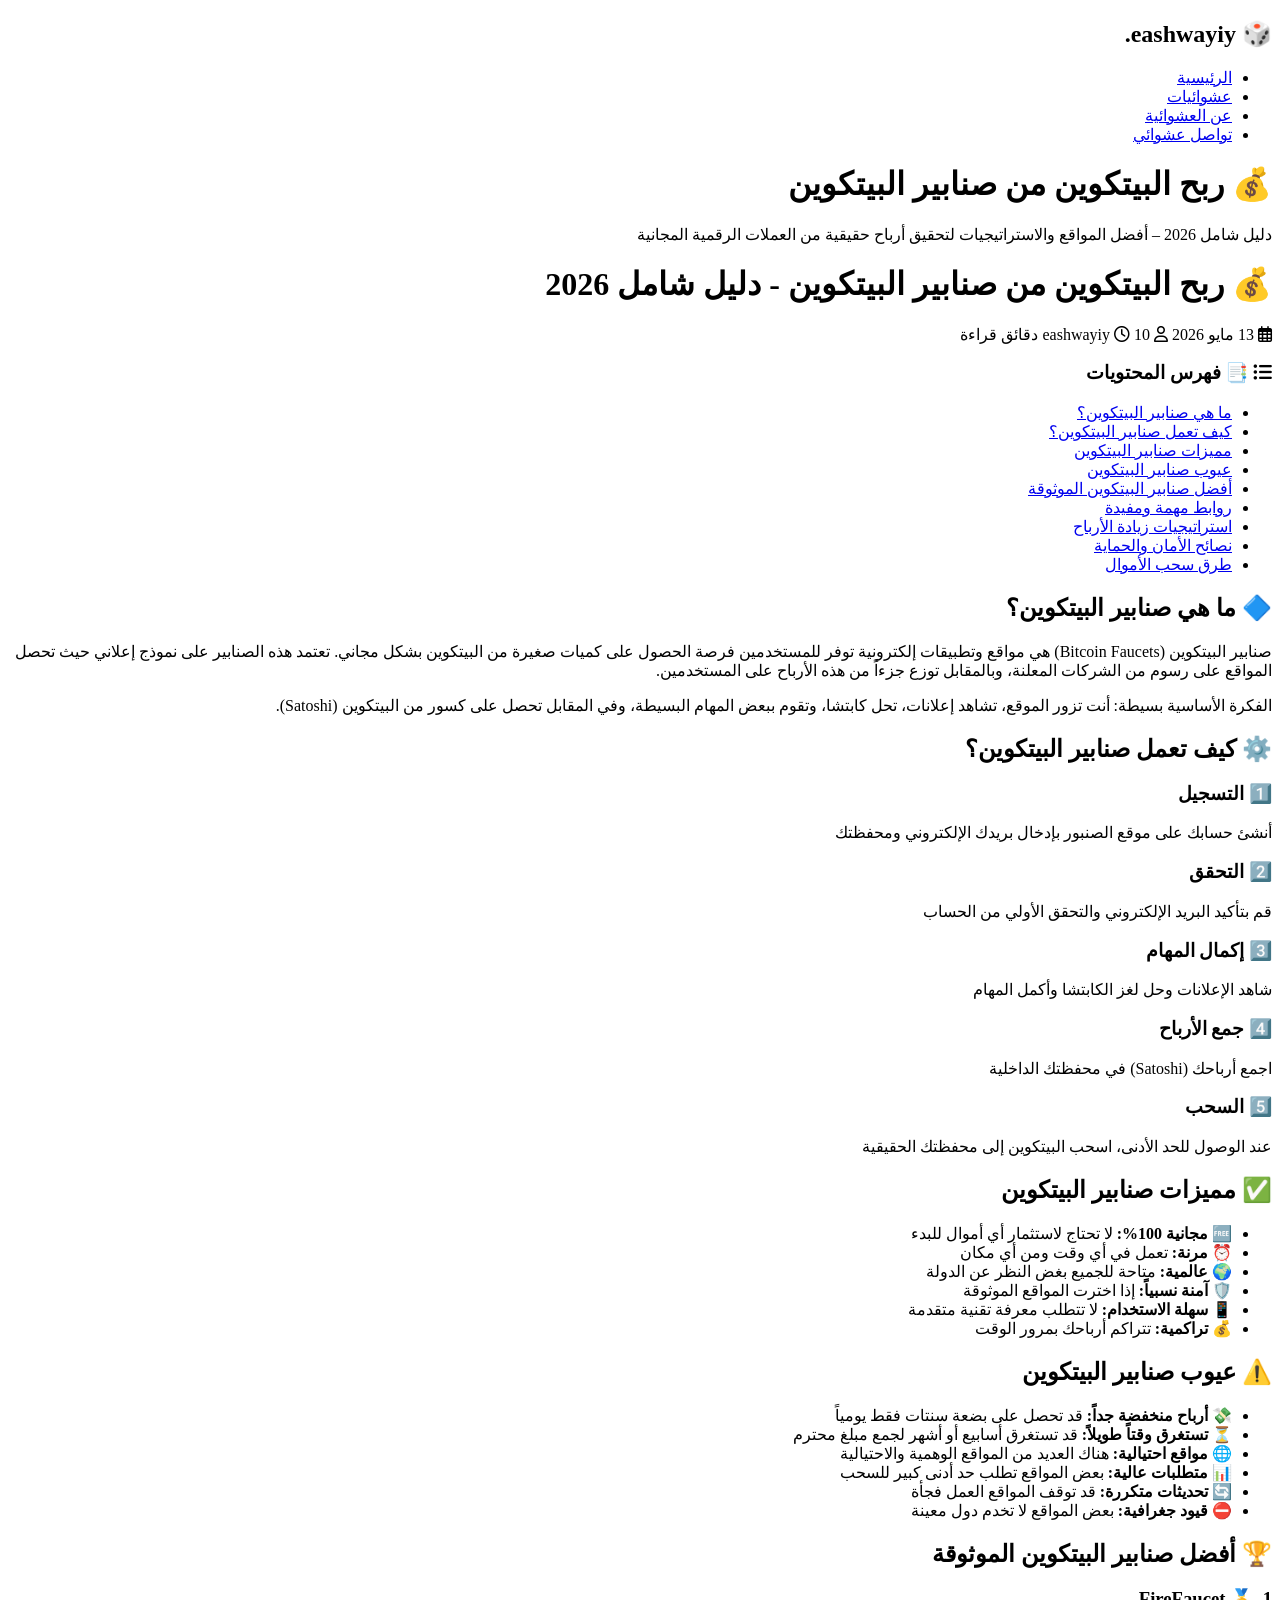
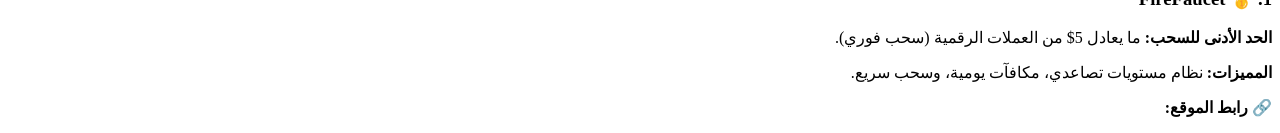
==== commit 79e728da: "Update bitcoin-faucets.html" ====
--- a/posts/bitcoin-faucets.html
+++ b/posts/bitcoin-faucets.html
@@ -2,14 +2,13 @@
 <html lang="ar" dir="rtl">
 <head>
     <!-- Google tag (gtag.js) -->
-<script async src="https://www.googletagmanager.com/gtag/js?id=G-4N3JK0W0W8"></script>
-<script>
-  window.dataLayer = window.dataLayer || [];
-  function gtag(){dataLayer.push(arguments);}
-  gtag('js', new Date());
-
-  gtag('config', 'G-4N3JK0W0W8');
-</script>
+    <script async src="https://www.googletagmanager.com/gtag/js?id=G-4N3JK0W0W8"></script>
+    <script>
+        window.dataLayer = window.dataLayer || [];
+        function gtag() { dataLayer.push(arguments); }
+        gtag('js', new Date());
+        gtag('config', 'G-4N3JK0W0W8');
+    </script>
     <meta charset="UTF-8">
     <meta name="viewport" content="width=device-width, initial-scale=1.0">
     <meta name="description" content="شرح مفصل عن كيفية ربح البيتكوين من صنابير البيتكوين (Faucets) - أفضل طرق الحصول على عملات رقمية مجانية وأماكن موثوقة وآمنة">
@@ -19,657 +18,13 @@
     <meta property="og:description" content="دليل كامل لربح البيتكوين من خلال صنابير البيتكوين الموثوقة والآمنة">
     <title>ربح البيتكوين من صنابير البيتكوين • eashwayiy</title>
     <link rel="icon" type="image/x-icon" href="../favicon.ico">
-    <style>
-        /* ========= إعدادات المتغيرات - ثيم الأخضر والأبيض ========= */
-        :root {
-            --primary-green: #27ae60;
-            --light-green: #2ecc71;
-            --dark-green: #1e8449;
-            --soft-white: #f4f9f4;
-            --pure-white: #ffffff;
-            --text-dark: #2d3436;
-            --text-light: #636e72;
-            --accent-bg: #e8f5e9;
-            --shadow: 0 4px 20px rgba(39, 174, 96, 0.1);
-            --shadow-hover: 0 12px 35px rgba(39, 174, 96, 0.18);
-            --border-radius-lg: 24px;
-            --border-radius-md: 16px;
-            --border-radius-sm: 12px;
-            --transition-smooth: all 0.35s cubic-bezier(0.2, 0.9, 0.4, 1);
-        }
+    <!-- Google Fonts + Font Awesome -->
+    <link href="https://fonts.googleapis.com/css2?family=Cairo:wght@300;400;500;600;700;800&display=swap" rel="stylesheet">
+    <link rel="stylesheet" href="https://cdnjs.cloudflare.com/ajax/libs/font-awesome/6.0.0-beta3/css/all.min.css">
 
-        * {
-            margin: 0;
-            padding: 0;
-            box-sizing: border-box;
-            font-family: 'Segoe UI', 'Cairo', Tahoma, Geneva, Verdana, sans-serif;
-        }
-
-        body {
-            background-color: var(--soft-white);
-            color: var(--text-dark);
-            line-height: 1.8;
-            font-size: 16px;
-        }
-
-        .container {
-            max-width: 1150px;
-            margin: 0 auto;
-            padding: 0 25px;
-        }
-
-        /* ========= شريط التنقل (مطابق للصفحة الرئيسية) ========= */
-        .navbar {
-            background-color: rgba(255, 255, 255, 0.93);
-            backdrop-filter: blur(14px);
-            -webkit-backdrop-filter: blur(14px);
-            padding: 1rem 0;
-            box-shadow: 0 2px 20px rgba(0, 0, 0, 0.06);
-            position: sticky;
-            top: 0;
-            z-index: 1000;
-            border-bottom: 3px solid var(--primary-green);
-            transition: var(--transition-smooth);
-        }
-
-        .navbar .container {
-            display: flex;
-            justify-content: space-between;
-            align-items: center;
-            flex-wrap: wrap;
-        }
-
-        .nav-brand h1 {
-            color: var(--primary-green);
-            font-size: 2.1rem;
-            letter-spacing: -1px;
-            font-weight: 800;
-            display: flex;
-            align-items: center;
-            gap: 10px;
-            transition: var(--transition-smooth);
-            cursor: pointer;
-        }
-        .nav-brand h1:hover {
-            color: var(--dark-green);
-            transform: scale(1.04);
-        }
-        .nav-brand h1 span {
-            background: var(--primary-green);
-            color: #fff;
-            font-size: 1.2rem;
-            padding: 0.2rem 0.7rem;
-            border-radius: 30px;
-        }
-
-        .nav-links {
-            list-style: none;
-            display: flex;
-            gap: 8px;
-        }
-
-        .nav-links li a {
-            text-decoration: none;
-            color: var(--text-dark);
-            margin-right: 15px;
-            font-weight: 700;
-            font-size: 1.05rem;
-            padding: 8px 18px;
-            border-radius: 30px;
-            transition: var(--transition-smooth);
-        }
-
-        .nav-links li a:hover {
-            color: var(--pure-white);
-            background: var(--primary-green);
-            box-shadow: 0 5px 18px rgba(39, 174, 96, 0.35);
-            transform: translateY(-2px);
-        }
-
-        /* ========= حاوية المقالة ========= */
-        .article-container {
-            max-width: 950px;
-            margin: 3rem auto;
-            padding: 3rem 2.5rem;
-            background: var(--pure-white);
-            border-radius: var(--border-radius-lg);
-            box-shadow: var(--shadow);
-            border: 1px solid rgba(39, 174, 96, 0.08);
-            transition: var(--transition-smooth);
-        }
-
-        .article-container:hover {
-            box-shadow: var(--shadow-hover);
-        }
-
-        /* ========= رأس المقالة ========= */
-        .article-header {
-            text-align: center;
-            margin-bottom: 3.5rem;
-            padding-bottom: 2.5rem;
-            border-bottom: 3px solid var(--primary-green);
-            position: relative;
-        }
-
-        .article-header::after {
-            content: '';
-            position: absolute;
-            bottom: -6px;
-            left: 50%;
-            transform: translateX(-50%);
-            width: 80px;
-            height: 6px;
-            background: var(--light-green);
-            border-radius: 6px;
-        }
-
-        .article-header h1 {
-            font-size: 2.8rem;
-            color: var(--dark-green);
-            margin-bottom: 1.2rem;
-            line-height: 1.4;
-            font-weight: 800;
-            letter-spacing: -0.5px;
-            text-shadow: 0 1px 2px rgba(0,0,0,0.05);
-        }
-
-        .article-meta {
-            display: flex;
-            justify-content: center;
-            flex-wrap: wrap;
-            gap: 2.5rem;
-            color: var(--text-light);
-            font-size: 1rem;
-            margin-top: 0.5rem;
-        }
-
-        .article-meta span {
-            display: flex;
-            align-items: center;
-            gap: 0.6rem;
-            background: var(--accent-bg);
-            padding: 0.4rem 1.2rem;
-            border-radius: 30px;
-            font-weight: 500;
-            transition: var(--transition-smooth);
-        }
-
-        .article-meta span:hover {
-            background: #d4efdf;
-            color: var(--dark-green);
-            transform: translateY(-2px);
-        }
-
-        /* ========= جدول المحتويات ========= */
-        .table-of-contents {
-            background: linear-gradient(135deg, rgba(46, 204, 113, 0.08), rgba(39, 174, 96, 0.06));
-            padding: 2rem 2.2rem;
-            border-radius: var(--border-radius-md);
-            margin-bottom: 2.5rem;
-            border-right: 6px solid var(--primary-green);
-            box-shadow: 0 4px 18px rgba(39, 174, 96, 0.06);
-            transition: var(--transition-smooth);
-            position: relative;
-        }
-
-        .table-of-contents::before {
-            content: '📑';
-            position: absolute;
-            top: -15px;
-            right: -15px;
-            font-size: 2rem;
-            background: var(--pure-white);
-            padding: 0.2rem;
-            border-radius: 50%;
-            box-shadow: var(--shadow);
-        }
-
-        .table-of-contents h3 {
-            color: var(--dark-green);
-            margin-bottom: 1.2rem;
-            text-align: right;
-            font-size: 1.4rem;
-            font-weight: 700;
-        }
-
-        .table-of-contents ul {
-            list-style: none;
-            text-align: right;
-            padding-right: 0.5rem;
-        }
-
-        .table-of-contents li {
-            padding: 0.6rem 0;
-            margin-right: 1.2rem;
-            border-bottom: 1px dashed rgba(39, 174, 96, 0.15);
-            transition: var(--transition-smooth);
-        }
-
-        .table-of-contents li:last-child {
-            border-bottom: none;
-        }
-
-        .table-of-contents a {
-            color: var(--text-dark);
-            text-decoration: none;
-            transition: var(--transition-smooth);
-            font-weight: 600;
-            display: inline-block;
-            position: relative;
-        }
-
-        .table-of-contents a::before {
-            content: '▹';
-            color: var(--primary-green);
-            margin-left: 0.6rem;
-            transition: var(--transition-smooth);
-        }
-
-        .table-of-contents a:hover {
-            color: var(--primary-green);
-            padding-right: 12px;
-            transform: translateX(3px);
-        }
-
-        .table-of-contents a:hover::before {
-            color: var(--dark-green);
-        }
-
-        /* ========= محتوى المقال ========= */
-        .article-content {
-            max-width: 900px;
-            margin: 0 auto;
-            text-align: right;
-        }
-
-        .article-section {
-            margin-bottom: 3.5rem;
-            padding-bottom: 2.5rem;
-            border-bottom: 1px solid rgba(0,0,0,0.04);
-            transition: var(--transition-smooth);
-        }
-
-        .article-section:last-child {
-            border-bottom: none;
-            margin-bottom: 1rem;
-        }
-
-        .article-section h2 {
-            color: var(--primary-green);
-            font-size: 1.9rem;
-            margin-bottom: 1.6rem;
-            padding-bottom: 0.6rem;
-            border-bottom: 2px solid var(--accent-bg);
-            font-weight: 700;
-            position: relative;
-        }
-
-        .article-section h2::after {
-            content: '';
-            position: absolute;
-            bottom: -2px;
-            right: 0;
-            width: 60px;
-            height: 3px;
-            background: var(--light-green);
-            border-radius: 3px;
-        }
-
-        .article-section h3 {
-            color: var(--dark-green);
-            font-size: 1.4rem;
-            margin-bottom: 0.9rem;
-            margin-top: 1.8rem;
-            font-weight: 700;
-        }
-
-        .article-section p {
-            color: var(--text-dark);
-            margin-bottom: 1.3rem;
-            line-height: 2;
-            font-size: 1.08rem;
-            text-align: justify;
-        }
-
-        /* ========= القوائم ========= */
-        .benefits-list,
-        .disadvantages-list,
-        .security-tips {
-            list-style: none;
-            text-align: right;
-            padding: 0;
-        }
-
-        .benefits-list li,
-        .disadvantages-list li,
-        .security-tips li {
-            padding: 1.3rem 1.5rem;
-            margin-bottom: 1rem;
-            background: var(--soft-white);
-            border-right: 5px solid var(--primary-green);
-            border-radius: var(--border-radius-sm);
-            color: var(--text-dark);
-            transition: var(--transition-smooth);
-            position: relative;
-            font-weight: 500;
-        }
-
-        .benefits-list li:hover,
-        .disadvantages-list li:hover,
-        .security-tips li:hover {
-            transform: translateX(-4px);
-            box-shadow: var(--shadow);
-            background: #f0faf3;
-            border-right-color: var(--dark-green);
-        }
-
-        .benefits-list li::before {
-            content: '✅ ';
-            margin-left: 0.7rem;
-        }
-
-        .disadvantages-list li::before {
-            content: '⚠️ ';
-            margin-left: 0.7rem;
-        }
-
-        .benefits-list strong,
-        .disadvantages-list strong {
-            color: var(--dark-green);
-            font-weight: 700;
-        }
-
-        /* ========= الخطوات ========= */
-        .steps {
-            display: grid;
-            grid-template-columns: repeat(auto-fit, minmax(250px, 1fr));
-            gap: 1.8rem;
-            margin: 2.5rem 0;
-        }
-
-        .step {
-            background: var(--accent-bg);
-            padding: 2rem;
-            border-radius: var(--border-radius-md);
-            border-top: 5px solid var(--primary-green);
-            text-align: right;
-            box-shadow: 0 4px 10px rgba(0,0,0,0.02);
-            transition: var(--transition-smooth);
-            position: relative;
-            overflow: hidden;
-        }
-
-        .step::before {
-            content: attr(data-step);
-            position: absolute;
-            top: -10px;
-            left: -10px;
-            font-size: 5rem;
-            font-weight: 900;
-            color: rgba(39, 174, 96, 0.06);
-            pointer-events: none;
-        }
-
-        .step:hover {
-            transform: translateY(-8px);
-            box-shadow: 0 14px 30px rgba(39, 174, 96, 0.15);
-            background: #d4efdf;
-        }
-
-        .step h3 {
-            color: var(--primary-green);
-            margin-bottom: 0.9rem;
-            font-weight: 700;
-            position: relative;
-        }
-
-        /* ========= كروت الصنابير ========= */
-        .faucet-card {
-            background: var(--pure-white);
-            border: 1px solid #e0e0e0;
-            border-right: 6px solid var(--light-green);
-            padding: 1.8rem;
-            margin-bottom: 1.8rem;
-            border-radius: var(--border-radius-sm);
-            transition: var(--transition-smooth);
-            box-shadow: 0 2px 8px rgba(0,0,0,0.02);
-        }
-
-        .faucet-card:hover {
-            box-shadow: var(--shadow-hover);
-            transform: translateX(-6px);
-            border-right-color: var(--primary-green);
-            background: #fafffc;
-        }
-
-        .faucet-card h3 {
-            color: var(--dark-green);
-            font-weight: 700;
-        }
-
-        .faucet-card strong {
-            color: var(--primary-green);
-        }
-
-        .faucet-link {
-            color: var(--primary-green);
-            font-weight: 600;
-            text-decoration: none;
-            border-bottom: 1px dashed var(--primary-green);
-            transition: var(--transition-smooth);
-        }
-
-        .faucet-link:hover {
-            color: var(--dark-green);
-            border-bottom: 1px solid var(--dark-green);
-        }
-
-        /* ========= روابط مهمة إضافية ========= */
-        .links-category {
-            background: var(--soft-white);
-            padding: 1.8rem;
-            border-radius: var(--border-radius-sm);
-            margin-bottom: 1.5rem;
-            border-right: 5px solid var(--primary-green);
-            transition: var(--transition-smooth);
-        }
-        .links-category:hover {
-            background: #f0faf3;
-            transform: translateX(-3px);
-        }
-        .links-category h3 {
-            color: var(--dark-green);
-            margin-bottom: 0.8rem;
-        }
-        .important-links-list {
-            list-style: none;
-            padding-right: 1rem;
-        }
-        .important-links-list li {
-            padding: 0.4rem 0;
-        }
-        .important-links-list a {
-            color: var(--text-dark);
-            text-decoration: none;
-            font-weight: 500;
-            transition: color 0.2s;
-        }
-        .important-links-list a:hover {
-            color: var(--primary-green);
-            text-decoration: underline;
-        }
-
-        /* ========= الاستراتيجيات ========= */
-        .strategy {
-            background: linear-gradient(135deg, var(--accent-bg), #d0ebd6);
-            padding: 1.8rem;
-            margin-bottom: 1.8rem;
-            border-radius: var(--border-radius-sm);
-            border-right: 6px solid var(--primary-green);
-            transition: var(--transition-smooth);
-            box-shadow: 0 2px 12px rgba(39, 174, 96, 0.05);
-        }
-
-        .strategy:hover {
-            transform: scale(1.02);
-            box-shadow: var(--shadow-hover);
-        }
-
-        /* ========= نصائح المحترفين ========= */
-        .pro-tips {
-            background: var(--pure-white);
-            padding: 2rem 2rem 1.5rem;
-            margin-top: 2rem;
-            border-radius: var(--border-radius-md);
-            border-right: 6px solid var(--light-green);
-            box-shadow: var(--shadow);
-            list-style: none;
-            transition: var(--transition-smooth);
-        }
-
-        .pro-tips:hover {
-            box-shadow: var(--shadow-hover);
-        }
-
-        .pro-tips li {
-            margin-bottom: 1rem;
-            font-weight: 500;
-            color: var(--text-dark);
-            display: flex;
-            align-items: flex-start;
-            gap: 0.6rem;
-        }
-
-        .pro-tips li::before {
-            content: "✓";
-            color: var(--primary-green);
-            font-weight: bold;
-            font-size: 1.2rem;
-            background: var(--accent-bg);
-            padding: 0.2rem 0.6rem;
-            border-radius: 50%;
-            margin-left: 0.8rem;
-            flex-shrink: 0;
-        }
-
-        /* ========= طرق السحب ========= */
-        .withdrawal-method {
-            background: var(--pure-white);
-            border: 1px solid #e0e0e0;
-            border-right: 5px solid var(--primary-green);
-            padding: 1.6rem;
-            margin-bottom: 1.5rem;
-            border-radius: var(--border-radius-sm);
-            transition: var(--transition-smooth);
-        }
-        .withdrawal-method:hover {
-            box-shadow: var(--shadow-hover);
-            transform: translateX(-4px);
-        }
-        .withdrawal-method h3 {
-            color: var(--primary-green);
-            margin-bottom: 0.5rem;
-        }
-        .withdrawal-method ul {
-            list-style: disc;
-            padding-right: 1.5rem;
-            margin: 0.5rem 0;
-        }
-
-        /* ========= المشاركة ========= */
-        .article-share {
-            text-align: center;
-            margin-top: 4.5rem;
-            padding: 3.5rem;
-            background: linear-gradient(135deg, var(--accent-bg), #d4efdf);
-            border-radius: var(--border-radius-lg);
-            box-shadow: var(--shadow);
-            border: 1px solid rgba(39, 174, 96, 0.1);
-        }
-
-        .article-share p {
-            color: var(--dark-green);
-            font-weight: 600;
-            font-size: 1.2rem;
-            margin-bottom: 1.5rem;
-        }
-
-        .share-btn {
-            background: linear-gradient(135deg, var(--primary-green), var(--dark-green));
-            color: white;
-            border: none;
-            padding: 1.1rem 2.8rem;
-            border-radius: 50px;
-            cursor: pointer;
-            font-weight: 700;
-            font-size: 1.15rem;
-            transition: var(--transition-smooth);
-            box-shadow: 0 6px 20px rgba(39, 174, 96, 0.3);
-            letter-spacing: 0.5px;
-        }
-
-        .share-btn:hover {
-            transform: translateY(-4px);
-            box-shadow: 0 10px 28px rgba(39, 174, 96, 0.45);
-            background: linear-gradient(135deg, var(--dark-green), #155a32);
-        }
-
-        /* ========= تذييل ========= */
-        .footer {
-            background-color: var(--dark-green);
-            color: var(--pure-white);
-            text-align: center;
-            padding: 35px 0;
-            font-size: 1.05rem;
-        }
-        .footer a {
-            color: #fff;
-            text-decoration: underline;
-            font-weight: 600;
-        }
-
-        /* ========= تجاوب ========= */
-        @media (max-width: 768px) {
-            .article-container {
-                margin: 1.5rem;
-                padding: 2rem 1.2rem;
-                border-radius: var(--border-radius-md);
-            }
-            .article-header h1 {
-                font-size: 1.9rem;
-            }
-            .article-meta {
-                gap: 1rem;
-                flex-direction: column;
-                align-items: center;
-            }
-            .steps {
-                grid-template-columns: 1fr;
-            }
-            .table-of-contents {
-                padding: 1.5rem;
-            }
-            .table-of-contents::before {
-                font-size: 1.5rem;
-                top: -10px;
-                right: -10px;
-            }
-        }
-
-        @media (max-width: 480px) {
-            .article-container {
-                margin: 0.8rem;
-                padding: 1.5rem 1rem;
-                border-radius: var(--border-radius-sm);
-            }
-            .article-header h1 {
-                font-size: 1.5rem;
-            }
-        }
-    </style>
 </head>
 <body>
-    <!-- شريط التنقل (eashwayiy) -->
+    <!-- شريط التنقل (مطابق للثيم الجديد) -->
     <nav class="navbar">
         <div class="container">
             <div class="nav-brand">
@@ -684,300 +39,107 @@
         </div>
     </nav>
 
-    <!-- محتوى المقالة -->
-    <article class="article-container">
+    <!-- هيرو الصفحة الداخلية -->
+    <div class="page-hero">
         <div class="container">
+            <h1>💰 ربح البيتكوين من صنابير البيتكوين</h1>
+            <p>دليل شامل 2026 – أفضل المواقع والاستراتيجيات لتحقيق أرباح حقيقية من العملات الرقمية المجانية</p>
+        </div>
+    </div>
+
+    <!-- محتوى المقال -->
+    <div class="article-container">
+        <div class="article-content">
             <div class="article-header">
                 <h1>💰 ربح البيتكوين من صنابير البيتكوين - دليل شامل 2026</h1>
                 <div class="article-meta">
-                    <span>📅 تاريخ النشر: 13 مايو 2026</span>
-                    <span>👤 الكاتب: eashwayiy</span>
-                    <span>⏱️ وقت القراءة: 10 دقائق</span>
+                    <span><i class="far fa-calendar-alt"></i> 13 مايو 2026</span>
+                    <span><i class="far fa-user"></i> eashwayiy</span>
+                    <span><i class="far fa-clock"></i> 10 دقائق قراءة</span>
                 </div>
             </div>
 
-            <div class="article-content">
-                <!-- جدول المحتويات -->
-                <div class="table-of-contents">
-                    <h3>📑 جدول المحتويات</h3>
-                    <ul>
-                        <li><a href="#what-is-faucet">ما هي صنابير البيتكوين؟</a></li>
-                        <li><a href="#how-work">كيف تعمل صنابير البيتكوين؟</a></li>
-                        <li><a href="#advantages">مميزات صنابير البيتكوين</a></li>
-                        <li><a href="#disadvantages">عيوب صنابير البيتكوين</a></li>
-                        <li><a href="#best-faucets">أفضل صنابير البيتكوين الموثوقة</a></li>
-                        <li><a href="#earning-strategies">استراتيجيات زيادة الأرباح</a></li>
-                        <li><a href="#security-tips">نصائح الأمان والحماية</a></li>
-                        <li><a href="#withdrawal">طرق سحب الأموال</a></li>
-                    </ul>
-                </div>
-
-                <!-- ما هي صنابير البيتكوين -->
-                <section id="what-is-faucet" class="article-section">
-                    <h2>🔷 ما هي صنابير البيتكوين؟</h2>
-                    <p>
-                        صنابير البيتكوين (Bitcoin Faucets) هي مواقع وتطبيقات إلكترونية توفر للمستخدمين فرصة الحصول على كميات صغيرة من البيتكوين بشكل مجاني. 
-                        تعتمد هذه الصنابير على نموذج إعلاني حيث تحصل المواقع على رسوم من الشركات المعلنة، وبالمقابل توزع جزءاً من هذه الأرباح على المستخدمين.
-                    </p>
-                    <p>
-                        الفكرة الأساسية بسيطة: أنت تزور الموقع، تشاهد إعلانات، تحل كابتشا، وتقوم ببعض المهام البسيطة، وفي المقابل تحصل على كسور من البيتكوين (Satoshi).
-                    </p>
-                </section>
-
-                <!-- كيف تعمل صنابير البيتكوين -->
-                <section id="how-work" class="article-section">
-                    <h2>⚙️ كيف تعمل صنابير البيتكوين؟</h2>
-                    <div class="steps">
-                        <div class="step" data-step="1">
-                            <h3>الخطوة 1️⃣: التسجيل</h3>
-                            <p>أنشئ حسابك على موقع الصنبور بإدخال بريدك الإلكتروني ومحفظتك</p>
-                        </div>
-                        <div class="step" data-step="2">
-                            <h3>الخطوة 2️⃣: التحقق من الهوية</h3>
-                            <p>قم بتأكيد البريد الإلكتروني والتحقق الأولي من الحساب</p>
-                        </div>
-                        <div class="step" data-step="3">
-                            <h3>الخطوة 3️⃣: إكمال المهام</h3>
-                            <p>اشاهد الإعلانات وحل لغز الكابتشا وأكمل المهام المطلوبة</p>
-                        </div>
-                        <div class="step" data-step="4">
-                            <h3>الخطوة 4️⃣: جمع الأرباح</h3>
-                            <p>اجمع أرباحك (Satoshi) في محفظتك</p>
-                        </div>
-                        <div class="step" data-step="5">
-                            <h3>الخطوة 5️⃣: السحب</h3>
-                            <p>عند الوصول للحد الأدنى من الأرباح، قم بسحب البيتكوين إلى محفظتك</p>
-                        </div>
-                    </div>
-                </section>
-
-                <!-- مميزات صنابير البيتكوين -->
-                <section id="advantages" class="article-section">
-                    <h2>✅ مميزات صنابير البيتكوين</h2>
-                    <ul class="benefits-list">
-                        <li><strong>🆓 مجانية 100%:</strong> لا تحتاج لاستثمار أي أموال للبدء</li>
-                        <li><strong>⏰ مرنة:</strong> تعمل في أي وقت ومن أي مكان</li>
-                        <li><strong>🌍 عالمية:</strong> متاحة للجميع بغض النظر عن الدولة</li>
-                        <li><strong>🛡️ آمنة نسبياً:</strong> إذا اخترت المواقع الموثوقة</li>
-                        <li><strong>📱 سهلة الاستخدام:</strong> لا تتطلب معرفة تقنية متقدمة</li>
-                        <li><strong>💰 تراكمية:</strong> تتراكم أرباحك بمرور الوقت</li>
-                    </ul>
-                </section>
-
-                <!-- عيوب صنابير البيتكوين -->
-                <section id="disadvantages" class="article-section">
-                    <h2>⚠️ عيوب صنابير البيتكوين</h2>
-                    <ul class="disadvantages-list">
-                        <li><strong>💸 أرباح منخفضة جداً:</strong> قد تحصل على بضعة سنتات فقط يومياً</li>
-                        <li><strong>⏳ تستغرق وقتاً طويلاً:</strong> قد تستغرق أسابيع أو أشهر لجمع مبلغ محترم</li>
-                        <li><strong>🌐 مواقع احتيالية:</strong> هناك العديد من المواقع الوهمية والاحتيالية</li>
-                        <li><strong>📊 متطلبات عالية:</strong> بعض المواقع تطلب حد أدنى كبير للسحب</li>
-                        <li><strong>🔄 تحديثات متكررة:</strong> قد توقف المواقع العمل فجأة</li>
-                        <li><strong>⛔ قيود جغرافية:</strong> بعض المواقع لا تخدم دول معينة</li>
-                    </ul>
-                </section>
-
-                <!-- أفضل صنابير البيتكوين -->
-                <section id="best-faucets" class="article-section">
-                    <h2>🏆 أفضل صنابير البيتكوين الموثوقة</h2>
-                    
-                    <div class="faucet-card">
-                        <h3>1. 🥇 FireFaucet</h3>
-                        <p><strong>الحد الأدنى للسحب:</strong> ما يعادل 5$ من العملات الرقمية (سحب فوري).</p>
-                        <p><strong>المميزات:</strong> نظام مستويات تصاعدي، مكافآت يومية، وسحب سريع.</p>
-                        <p><strong>🔗 رابط الموقع:</strong> <a href="https://firefaucet.win/ref/eashwayiy" target="_blank" class="faucet-link">https://firefaucet.win/</a></p>
-                    </div>
-
-                    <div class="faucet-card">
-                        <h3>2. 💎 Cointiply</h3>
-                        <p><strong>الحد الأدنى للسحب:</strong> 30,000 ساتوشي (للمحافظ المباشرة) أو 50,000 (للدوجكوين/لايتكوين).</p>
-                        <p><strong>المميزات:</strong> فائدة سنوية 5% على رصيدك، وتطبيق أندرويد سهل الاستخدام.</p>
-                        <p><strong>🔗 رابط الموقع:</strong> <a href="https://cointiply.mobi/685ZD7" target="_blank" class="faucet-link">https://cointiply.mobi/</a></p>
-                    </div>
-
-                    <div class="faucet-card">
-                        <h3>3. ⚡ FaucetCrypto</h3>
-<p><strong>الحد الأدنى للسحب:</strong> منخفض جداً (حوالي 1,000 نقطة) ما يجعله الأفضل للمبتدئين.</p>
-                        <p><strong>المميزات:</strong> حد أدنى منخفض جداً للسحب، ودعم فني ممتاز.</p>
-                        <p><strong>🔗 رابط الموقع:</strong> <a href="https://faucetcrypto.com/r/11082073" target="_blank" class="faucet-link">https://fauectcrypto.com</a></p>
-                    </div>
-                </section>
-
-                <!-- روابط مهمة إضافية -->
-                <section id="important-links" class="article-section">
-                    <h2>🔗 روابط مهمة ومفيدة</h2>
-                    
-                    <div class="links-category">
-                        <h3>🏦 محافظ البيتكوين الآمنة:</h3>
-                        <ul class="important-links-list">
-                            <li><a href="https://blockchain.com/" target="_blank">Blockchain.com - محفظة موثوقة وآمنة</a></li>
-                            <li><a href="https://www.ledger.com/" target="_blank">Ledger - محفظة هاردوير أمنة جداً</a></li>
-                            <li><a href="https://www.trezor.io/" target="_blank">Trezor - محفظة هاردوير موثوقة</a></li>
-                            <li><a href="https://electrum.org/" target="_blank">Electrum - محفظة برمجية خفيفة</a></li>
-                        </ul>
-                    </div>
-
-                    <div class="links-category">
-                        <h3>💱 منصات تبادل موثوقة:</h3>
-                        <ul class="important-links-list">
-                            <li><a href="https://www.binance.com/" target="_blank">Binance - أكبر منصة تبادل عملات رقمية</a></li>
-                            <li><a href="https://www.coinbase.com/" target="_blank">Coinbase - منصة آمنة وموثوقة</a></li>
-                            <li><a href="https://kraken.com/" target="_blank">Kraken - منصة متقدمة وآمنة</a></li>
-                            <li><a href="https://www.kucoin.com/" target="_blank">KuCoin - منصة شاملة وسهلة</a></li>
-                        </ul>
-                    </div>
-
-                    <div class="links-category">
-                        <h3>🌐 موارد تعليمية:</h3>
-                        <ul class="important-links-list">
-                            <li><a href="https://bitcoin.org/" target="_blank">Bitcoin.org - الموقع الرسمي للبيتكوين</a></li>
-                            <li><a href="https://www.investopedia.com/bitcoin-4689525" target="_blank">Investopedia - تعليم الاستثمار والعملات</a></li>
-                            <li><a href="https://www.coindesk.com/" target="_blank">CoinDesk - أخبار العملات الرقمية</a></li>
-                        </ul>
-                    </div>
-                </section>
-
-                <!-- استراتيجيات زيادة الأرباح -->
-                <section id="earning-strategies" class="article-section">
-                    <h2>📈 استراتيجيات زيادة أرباحك من الصنابير</h2>
-                    
-                    <div class="strategy">
-                        <h3>1️⃣ استخدم عدة صنابير في نفس الوقت</h3>
-                        <p>لا تعتمد على صنبور واحد فقط. استخدم 3-5 صنابير موثوقة معاً لضاعفة أرباحك</p>
-                    </div>
-
-                    <div class="strategy">
-                        <h3>2️⃣ حدد جدول زمني ثابت</h3>
-                        <p>اجعل للصنابير وقتاً ثابتاً كل يوم، مثلاً 30 دقيقة كل صباح</p>
-                    </div>
-
-                    <div class="strategy">
-                        <h3>3️⃣ استفد من العروض الخاصة</h3>
-                        <p>اتابع تنبيهات المواقع للعروض الخاصة والمكافآت الإضافية</p>
-                    </div>
-
-                    <div class="strategy">
-                        <h3>4️⃣ شارك الرابط الخاص بك</h3>
-                        <p>معظم الصنابير توفر برنامج إحالة - شارك رابطك واحصل على عمولة من كل مستخدم جديد</p>
-                    </div>
-
-                    <div class="strategy">
-                        <h3>5️⃣ استخدم VPN إذا لزم الأمر</h3>
-                        <p>بعض الصنابير متاحة في دول معينة فقط، استخدم VPN لتوسيع خيارتك</p>
-                    </div>
-
-                    <div class="strategy">
-                        <h3>6️⃣ شارك في مسابقات ومشاريع خاصة</h3>
-                        <p>بعض الصنابير توفر مسابقات أسبوعية وتحديات بمكافآت كبيرة</p>
-                    </div>
-                </section>
-
-                <!-- نصائح الأمان -->
-                <section id="security-tips" class="article-section">
-                    <h2>🔒 نصائح الأمان والحماية</h2>
-                    <ul class="security-tips">
-                        <li><strong>✅ تحقق من المراجعات:</strong> ابحث عن تقييمات الموقع قبل التسجيل على Trustpilot و Reddit</li>
-                        <li><strong>✅ استخدم بريد إلكتروني منفصل:</strong> أنشئ بريد خاص للصنابير فقط</li>
-                        <li><strong>✅ لا تشارك كلمات مرورك:</strong> أبداً لا تعطي أحد كلمة مرورك</li>
-                        <li><strong>✅ فعّل المصادقة الثنائية:</strong> إذا كان الموقع يوفرها</li>
-                        <li><strong>✅ استخدم محفظة آمنة:</strong> استخدم محافظ موثوقة مثل Blockchain أو Ledger</li>
-                        <li><strong>✅ توخ الحذر من الروابط المريبة:</strong> لا تنقر على روابط غريبة</li>
-                        <li><strong>✅ اختبر برسوم صغيرة أولاً:</strong> اسحب مبلغ صغير أولاً للتأكد</li>
-                        <li><strong>✅ تجنب المواقع التي تطلب معلومات شخصية:</strong> لا تعطهم بيانات حسابك البنكي</li>
-                    </ul>
-                </section>
-
-                <!-- طرق السحب -->
-                <section id="withdrawal" class="article-section">
-                    <h2>💳 طرق سحب الأموال من الصنابير</h2>
-                    
-                    <div class="withdrawal-method">
-                        <h3>🔷 إلى محفظة البيتكوين</h3>
-                        <p>الطريقة الأساسية - انسخ عنوان محفظتك البيتكوين واسحب الأموال مباشرة إلى محفظتك الشخصية</p>
-                        <p><strong>المميزات:</strong> آمن جداً، بدون وسيط</p>
-                        <p><strong>العيوب:</strong> رسوم سحب قد تكون عالية في بعض المواقع</p>
-                    </div>
-
-                    <div class="withdrawal-method">
-                        <h3>🔷 إلى محفظة Faucet Hub</h3>
-                        <p>محفظة وسيطة توفر رسوم سحب منخفضة جداً، مشهورة بين الصنابير</p>
-                        <p><strong>الرابط:</strong> <a href="https://faucethub.io/" target="_blank" class="faucet-link">https://faucethub.io/</a></p>
-                        <p><strong>المميزات:</strong> رسوم منخفضة جداً، سحب سريع</p>
-                        <p><strong>العيوب:</strong> خطوة إضافية قبل السحب النهائي</p>
-                    </div>
-
-                    <div class="withdrawal-method">
-                        <h3>🔷 إلى منصات التبادل</h3>
-                        <p>احول أرباحك إلى محفظتك على منصات مثل Binance أو Coinbase</p>
-                        <p><strong>الروابط:</strong></p>
-                        <ul>
-                            <li><a href="https://www.binance.com/" target="_blank">Binance</a></li>
-                            <li><a href="https://www.coinbase.com/" target="_blank">Coinbase</a></li>
-                            <li><a href="https://kraken.com/" target="_blank">Kraken</a></li>
-                        </ul>
-                        <p><strong>المميزات:</strong> يمكنك تحويل البيتكوين إلى عملات أخرى</p>
-                    </div>
-
-                    <div class="withdrawal-method">
-                        <h3>🔷 إلى بطاقات ديجيتال</h3>
-                        <p>بعض الصنابير تسمح بتحويل الأموال مباشرة إلى بطاقات ديجيتال مثل Payoneer</p>
-                        <p><strong>الرابط:</strong> <a href="https://www.payoneer.com/" target="_blank" class="faucet-link">https://www.payoneer.com/</a></p>
-                        <p><strong>المميزات:</strong> يمكنك سحب الأموال بسهولة إلى حسابك البنكي</p>
-                    </div>
-                </section>
-
-                <!-- الخلاصة -->
-                <section id="conclusion" class="article-section">
-                    <h2>🎯 الخلاصة</h2>
-                    <p>
-                        صنابير البيتكوين طريقة شرعية وآمنة للحصول على البيتكوين بشكل مجاني، 
-                        لكنها ليست طريقة للثراء السريع. الأرباح منخفضة لكنها حقيقية وتتراكم بمرور الوقت.
-                    </p>
-                    <p>
-                        إذا كنت تبحث عن طريقة لكسب بعض البيتكوين الإضافي دون مخاطرة أموالك، 
-                        فإن صنابير البيتكوين خيار ممتاز. ابدأ بالمواقع الموثوقة، 
-                        طبق استراتيجيات الأمان، وكن صبوراً في جمع أرباحك.
-                    </p>
-                    <div class="pro-tips">
-                        <h3>💡 نصائح احترافية أخيرة:</h3>
-                        <ul>
-                            <li>ابدأ الآن - كلما بدأت مبكراً كلما حصلت على المزيد من البيتكوين</li>
-                            <li>كن منتظماً - المفتاح هو الاستمرارية والمثابرة</li>
-                            <li>ابحث باستمرار - هناك صنابير جديدة وفرص جديدة يومياً</li>
-                            <li>تعلم أكثر - ادرس سوق العملات الرقمية لفهم الفرص الأفضل</li>
-                            <li>استخدم روابط الإحالة - شارك أرباحك مع الآخرين واحصل على عمولة</li>
-                        </ul>
-                    </div>
-                </section>
+            <!-- جدول المحتويات -->
+            <div class="table-of-contents">
+                <h3><i class="fas fa-list-ul"></i> 📑 فهرس المحتويات</h3>
+                <ul>
+                    <li><a href="#what-is-faucet">ما هي صنابير البيتكوين؟</a></li>
+                    <li><a href="#how-work">كيف تعمل صنابير البيتكوين؟</a></li>
+                    <li><a href="#advantages">مميزات صنابير البيتكوين</a></li>
+                    <li><a href="#disadvantages">عيوب صنابير البيتكوين</a></li>
+                    <li><a href="#best-faucets">أفضل صنابير البيتكوين الموثوقة</a></li>
+                    <li><a href="#important-links">روابط مهمة ومفيدة</a></li>
+                    <li><a href="#earning-strategies">استراتيجيات زيادة الأرباح</a></li>
+                    <li><a href="#security-tips">نصائح الأمان والحماية</a></li>
+                    <li><a href="#withdrawal">طرق سحب الأموال</a></li>
+                </ul>
             </div>
 
-            <!-- مشاركة المقالة -->
-            <div class="article-share">
-                <p>📢 شارك هذه المقالة مع أصدقائك:</p>
-                <button onclick="shareArticle()" class="share-btn">مشاركة</button>
-            </div>
-        </div>
-    </article>
+            <!-- ما هي صنابير البيتكوين -->
+            <section id="what-is-faucet" class="article-section">
+                <h2>🔷 ما هي صنابير البيتكوين؟</h2>
+                <p>صنابير البيتكوين (Bitcoin Faucets) هي مواقع وتطبيقات إلكترونية توفر للمستخدمين فرصة الحصول على كميات صغيرة من البيتكوين بشكل مجاني. تعتمد هذه الصنابير على نموذج إعلاني حيث تحصل المواقع على رسوم من الشركات المعلنة، وبالمقابل توزع جزءاً من هذه الأرباح على المستخدمين.</p>
+                <p>الفكرة الأساسية بسيطة: أنت تزور الموقع، تشاهد إعلانات، تحل كابتشا، وتقوم ببعض المهام البسيطة، وفي المقابل تحصل على كسور من البيتكوين (Satoshi).</p>
+            </section>
 
-    <!-- Footer -->
-    <footer class="footer">
-        <p>© 2026 مدونة eashwayiy • كل شيء عشوائي وكل عشوائي جميل 🌿 | <a href="../index.html">العودة للرئيسية</a></p>
-    </footer>
+            <!-- كيف تعمل -->
+            <section id="how-work" class="article-section">
+                <h2>⚙️ كيف تعمل صنابير البيتكوين؟</h2>
+                <div class="steps">
+                    <div class="step">
+                        <h3>1️⃣ التسجيل</h3>
+                        <p>أنشئ حسابك على موقع الصنبور بإدخال بريدك الإلكتروني ومحفظتك</p>
+                    </div>
+                    <div class="step">
+                        <h3>2️⃣ التحقق</h3>
+                        <p>قم بتأكيد البريد الإلكتروني والتحقق الأولي من الحساب</p>
+                    </div>
+                    <div class="step">
+                        <h3>3️⃣ إكمال المهام</h3>
+                        <p>شاهد الإعلانات وحل لغز الكابتشا وأكمل المهام</p>
+                    </div>
+                    <div class="step">
+                        <h3>4️⃣ جمع الأرباح</h3>
+                        <p>اجمع أرباحك (Satoshi) في محفظتك الداخلية</p>
+                    </div>
+                    <div class="step">
+                        <h3>5️⃣ السحب</h3>
+                        <p>عند الوصول للحد الأدنى، اسحب البيتكوين إلى محفظتك الحقيقية</p>
+                    </div>
+                </div>
+            </section>
 
-    <script>
-        function shareArticle() {
-            const url = window.location.href;
-            const title = "ربح البيتكوين من صنابير البيتكوين - eashwayiy";
-            
-            if (navigator.share) {
-                navigator.share({
-                    title: title,
-                    url: url
-                });
-            } else {
-                alert('رابط المقالة:\n' + url);
-            }
-        }
-    </script>
-</body>
-</html>
+            <!-- مميزات -->
+            <section id="advantages" class="article-section">
+                <h2>✅ مميزات صنابير البيتكوين</h2>
+                <ul class="benefits-list">
+                    <li><strong>🆓 مجانية 100%:</strong> لا تحتاج لاستثمار أي أموال للبدء</li>
+                    <li><strong>⏰ مرنة:</strong> تعمل في أي وقت ومن أي مكان</li>
+                    <li><strong>🌍 عالمية:</strong> متاحة للجميع بغض النظر عن الدولة</li>
+                    <li><strong>🛡️ آمنة نسبياً:</strong> إذا اخترت المواقع الموثوقة</li>
+                    <li><strong>📱 سهلة الاستخدام:</strong> لا تتطلب معرفة تقنية متقدمة</li>
+                    <li><strong>💰 تراكمية:</strong> تتراكم أرباحك بمرور الوقت</li>
+                </ul>
+            </section>
+
+            <!-- عيوب -->
+            <section id="disadvantages" class="article-section">
+                <h2>⚠️ عيوب صنابير البيتكوين</h2>
+                <ul class="disadvantages-list">
+                    <li><strong>💸 أرباح منخفضة جداً:</strong> قد تحصل على بضعة سنتات فقط يومياً</li>
+                    <li><strong>⏳ تستغرق وقتاً طويلاً:</strong> قد تستغرق أسابيع أو أشهر لجمع مبلغ محترم</li>
+                    <li><strong>🌐 مواقع احتيالية:</strong> هناك العديد من المواقع الوهمية والاحتيالية</li>
+                    <li><strong>📊 متطلبات عالية:</strong> بعض المواقع تطلب حد أدنى كبير للسحب</li>
+                    <li><strong>🔄 تحديثات متكررة:</strong> قد توقف المواقع العمل فجأة</li>
+                    <li><strong>⛔ قيود جغرافية:</strong> بعض المواقع لا تخدم دول معينة</li>
+                </ul>
+            </section>
+
+            <!-- أفضل الصنابير -->
+            <section id="best-faucets" class="article-section">
+                <h2>🏆 أفضل صنابير البيتكوين الموثوقة</h2>
+                <div class="faucet-card">
+                    <h3>1. 🥇 FireFaucet</h3>
+                    <p><strong>الحد الأدنى للسحب:</strong> ما يعادل 5$ من العملات الرقمية (سحب فوري).</p>
+                    <p><strong>المميزات:</strong> نظام مستويات تصاعدي، مكافآت يومية، وسحب سريع.</p>
+                    <p><strong>🔗 رابط الموقع:
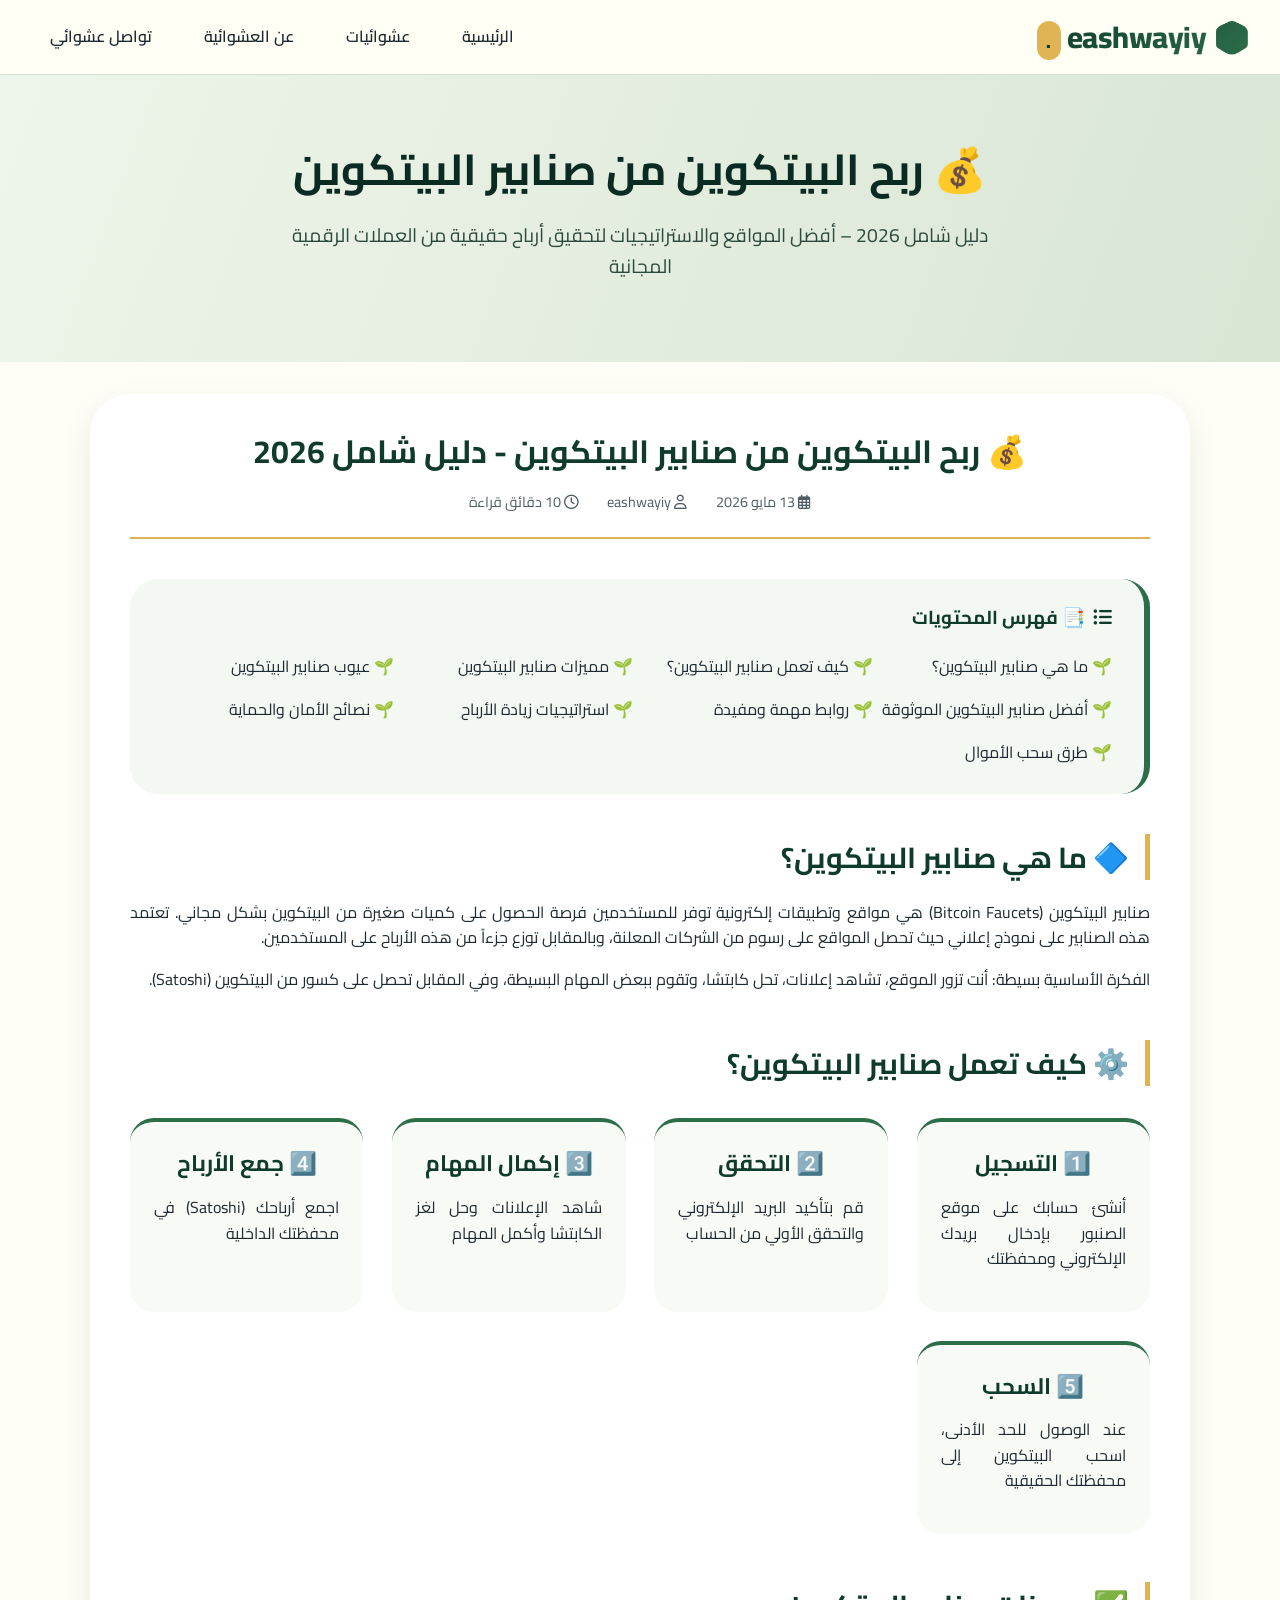
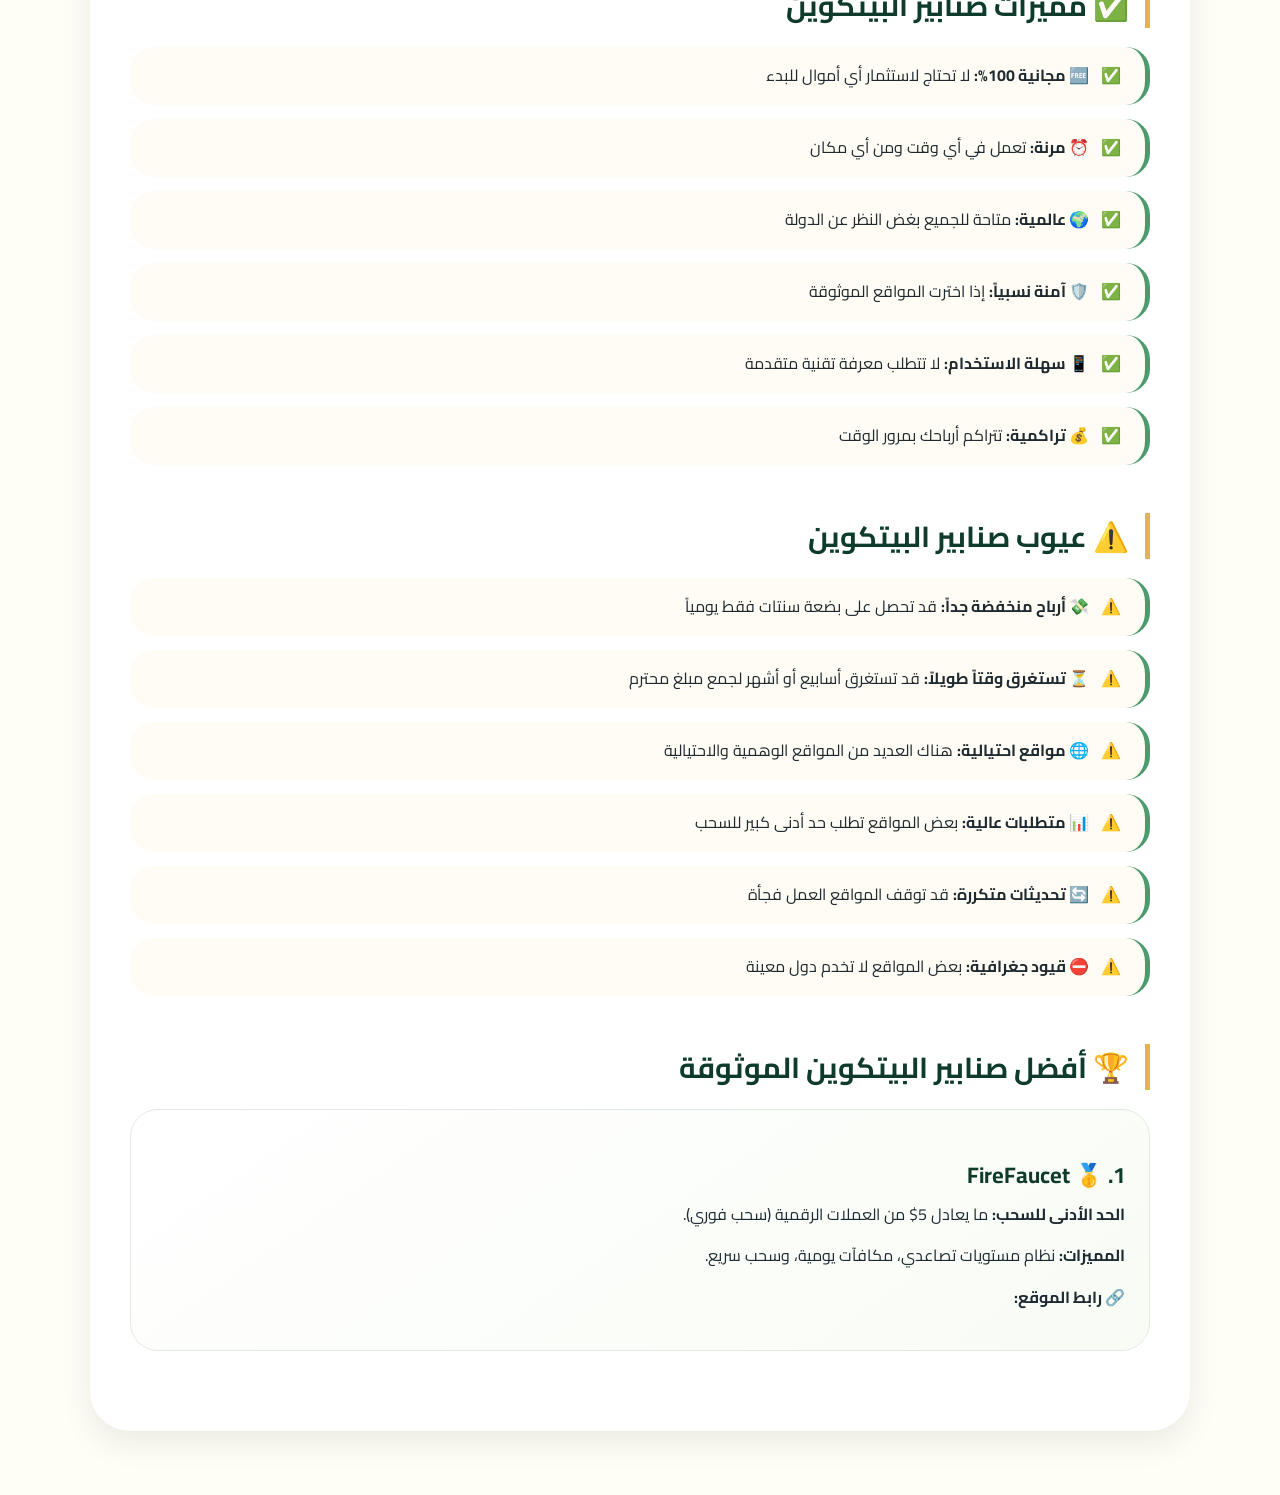
==== commit 6803fb14: "Update bitcoin-faucets.html" ====
--- a/posts/bitcoin-faucets.html
+++ b/posts/bitcoin-faucets.html
@@ -19,6 +19,8 @@
     <title>ربح البيتكوين من صنابير البيتكوين • eashwayiy</title>
     <link rel="icon" type="image/x-icon" href="../favicon.ico">
     <!-- Google Fonts + Font Awesome -->
+        <link rel="stylesheet" href="../css/article-style.css">
+    
     <link href="https://fonts.googleapis.com/css2?family=Cairo:wght@300;400;500;600;700;800&display=swap" rel="stylesheet">
     <link rel="stylesheet" href="https://cdnjs.cloudflare.com/ajax/libs/font-awesome/6.0.0-beta3/css/all.min.css">
 
--- a/css/article-style.css
+++ b/css/article-style.css
@@ -0,0 +1,425 @@
+        :root {
+            --primary-deep: #0f3b2c;
+            --primary-soft: #2c6e49;
+            --primary-light: #4c9a6e;
+            --accent-gold: #e0b354;
+            --gray-bg: #f9faf8;
+            --white-pure: #ffffff;
+            --text-dark: #1e2a32;
+            --text-muted: #4f5e64;
+            --shadow-sm: 0 8px 24px rgba(0, 0, 0, 0.05);
+            --shadow-md: 0 12px 32px rgba(0, 0, 0, 0.08);
+            --shadow-lg: 0 20px 40px rgba(0, 0, 0, 0.12);
+            --transition: all 0.25s cubic-bezier(0.2, 0.9, 0.4, 1.1);
+            --border-radius-card: 28px;
+        }
+
+        * {
+            margin: 0;
+            padding: 0;
+            box-sizing: border-box;
+        }
+
+        body {
+            font-family: 'Cairo', 'Segoe UI', sans-serif;
+            background: #fefef7;
+            color: #1e2a2f;
+            line-height: 1.6;
+            overflow-x: hidden;
+        }
+
+        /* شريط التنقل الجديد – زجاجي عصري */
+        .navbar {
+            position: sticky;
+            top: 0;
+            z-index: 1000;
+            background: rgba(255, 255, 245, 0.92);
+            backdrop-filter: blur(12px);
+            -webkit-backdrop-filter: blur(12px);
+            border-bottom: 1px solid rgba(44, 110, 73, 0.2);
+            padding: 0.8rem 0;
+            transition: var(--transition);
+        }
+
+        .navbar .container {
+            max-width: 1280px;
+            margin: 0 auto;
+            padding: 0 30px;
+            display: flex;
+            justify-content: space-between;
+            align-items: center;
+            flex-wrap: wrap;
+        }
+
+        .nav-brand h1 {
+            font-size: 1.9rem;
+            font-weight: 800;
+            background: linear-gradient(135deg, #0f3b2c, #2c6e49);
+            background-clip: text;
+            -webkit-background-clip: text;
+            color: transparent;
+            letter-spacing: -0.5px;
+            cursor: pointer;
+            transition: var(--transition);
+        }
+
+        .nav-brand h1 span {
+            background: #e0b354;
+            color: #0f3b2c;
+            font-size: 1.2rem;
+            padding: 0.1rem 0.6rem;
+            border-radius: 40px;
+            margin-right: 6px;
+        }
+
+        .nav-links {
+            display: flex;
+            gap: 12px;
+        }
+
+        .nav-links li {
+            list-style: none;
+        }
+
+        .nav-links li a {
+            text-decoration: none;
+            font-weight: 600;
+            color: #1e2a2f;
+            padding: 8px 20px;
+            border-radius: 40px;
+            transition: var(--transition);
+        }
+
+        .nav-links li a:hover {
+            background: #2c6e49;
+            color: white;
+            box-shadow: 0 6px 14px rgba(44, 110, 73, 0.25);
+            transform: translateY(-2px);
+        }
+
+        /* الهيرو الخاص بالصفحة (يمكن تخصيصه) */
+        .page-hero {
+            background: linear-gradient(110deg, #eef5ea 0%, #d9e6d4 100%);
+            padding: 60px 0 80px;
+            text-align: center;
+            margin-bottom: 2rem;
+        }
+        .page-hero h1 {
+            font-size: 2.7rem;
+            color: #0a2b21;
+            margin-bottom: 1rem;
+        }
+        .page-hero p {
+            font-size: 1.2rem;
+            color: #2c4a3e;
+            max-width: 700px;
+            margin: 0 auto;
+        }
+
+        /* حاوية المقالة الرئيسية */
+        .article-container {
+            max-width: 1100px;
+            margin: 0 auto 4rem;
+            background: var(--white-pure);
+            border-radius: 40px;
+            box-shadow: var(--shadow-md);
+            overflow: hidden;
+            transition: var(--transition);
+        }
+        .article-container:hover {
+            box-shadow: var(--shadow-lg);
+        }
+
+        /* محتوى المقال الداخلي */
+        .article-content {
+            padding: 2rem 2.5rem;
+        }
+        @media (max-width: 768px) {
+            .article-content {
+                padding: 1.5rem;
+            }
+        }
+
+        .article-header {
+            text-align: center;
+            margin-bottom: 2.5rem;
+            border-bottom: 2px solid var(--accent-gold);
+            padding-bottom: 1.5rem;
+        }
+        .article-header h1 {
+            font-size: 2rem;
+            color: var(--primary-deep);
+            margin-bottom: 0.8rem;
+        }
+        .article-meta {
+            display: flex;
+            justify-content: center;
+            gap: 1.8rem;
+            color: var(--text-muted);
+            font-size: 0.9rem;
+            flex-wrap: wrap;
+        }
+
+        /* جدول المحتويات */
+        .table-of-contents {
+            background: #f4f8f2;
+            padding: 1.5rem 2rem;
+            border-radius: 28px;
+            margin-bottom: 2.5rem;
+            border-right: 6px solid var(--primary-soft);
+        }
+        .table-of-contents h3 {
+            color: var(--primary-deep);
+            margin-bottom: 1rem;
+            display: flex;
+            align-items: center;
+            gap: 0.5rem;
+        }
+        .table-of-contents ul {
+            list-style: none;
+            display: grid;
+            grid-template-columns: repeat(auto-fill, minmax(220px, 1fr));
+            gap: 0.5rem;
+        }
+        .table-of-contents li a {
+            text-decoration: none;
+            color: var(--text-dark);
+            transition: var(--transition);
+            display: inline-block;
+            padding: 0.3rem 0;
+        }
+        .table-of-contents li a::before {
+            content: "🌱 ";
+            color: var(--primary-soft);
+        }
+        .table-of-contents li a:hover {
+            color: var(--primary-soft);
+            transform: translateX(5px);
+        }
+
+        /* أقسام المقال */
+        .article-section {
+            margin-bottom: 3rem;
+        }
+        .article-section h2 {
+            font-size: 1.8rem;
+            color: var(--primary-deep);
+            margin-bottom: 1.2rem;
+            border-right: 5px solid var(--accent-gold);
+            padding-right: 1rem;
+        }
+        .article-section h3 {
+            font-size: 1.4rem;
+            color: var(--primary-soft);
+            margin: 1.5rem 0 0.8rem;
+        }
+        .article-section p {
+            margin-bottom: 1rem;
+            text-align: justify;
+            color: var(--text-dark);
+        }
+
+        /* بطاقات وقوائم مخصصة */
+        .benefits-list, .disadvantages-list, .security-tips {
+            list-style: none;
+            padding-right: 0;
+        }
+        .benefits-list li, .disadvantages-list li, .security-tips li {
+            background: #fefcf5;
+            margin-bottom: 0.9rem;
+            padding: 1rem 1.5rem;
+            border-radius: 24px;
+            border-right: 5px solid var(--primary-light);
+            transition: var(--transition);
+        }
+        .benefits-list li:hover, .disadvantages-list li:hover, .security-tips li:hover {
+            transform: translateX(-5px);
+            background: #fff9ef;
+            box-shadow: var(--shadow-sm);
+        }
+        .benefits-list li::before {
+            content: "✅ ";
+            margin-left: 0.5rem;
+        }
+        .disadvantages-list li::before {
+            content: "⚠️ ";
+            margin-left: 0.5rem;
+        }
+
+        /* خطوات */
+        .steps {
+            display: grid;
+            grid-template-columns: repeat(auto-fit, minmax(220px, 1fr));
+            gap: 1.8rem;
+            margin: 2rem 0;
+        }
+        .step {
+            background: #f8faf5;
+            padding: 1.5rem;
+            border-radius: 24px;
+            text-align: center;
+            border-top: 4px solid var(--primary-soft);
+            transition: var(--transition);
+        }
+        .step:hover {
+            transform: translateY(-6px);
+            box-shadow: var(--shadow-md);
+        }
+        .step h3 {
+            margin-top: 0;
+            color: var(--primary-deep);
+        }
+
+        /* كروت الصنابير */
+        .faucet-card {
+            background: linear-gradient(145deg, #ffffff, #f8fcf5);
+            border-radius: 28px;
+            padding: 1.5rem;
+            margin-bottom: 1.8rem;
+            border: 1px solid #e2eae4;
+            transition: var(--transition);
+        }
+        .faucet-card:hover {
+            transform: scale(1.01);
+            box-shadow: var(--shadow-md);
+            border-color: var(--primary-light);
+        }
+        .faucet-card h3 {
+            color: var(--primary-deep);
+            margin-bottom: 0.5rem;
+        }
+        .faucet-link {
+            color: var(--primary-soft);
+            text-decoration: none;
+            font-weight: 600;
+            border-bottom: 1px dashed var(--primary-soft);
+        }
+        .faucet-link:hover {
+            color: var(--accent-gold);
+            border-bottom-color: var(--accent-gold);
+        }
+
+        /* روابط إضافية (مجموعات) */
+        .links-category {
+            background: #fef7e8;
+            padding: 1.2rem 1.8rem;
+            border-radius: 24px;
+            margin-bottom: 1.5rem;
+            border-right: 5px solid var(--accent-gold);
+        }
+        .links-category h3 {
+            color: var(--primary-deep);
+        }
+        .important-links-list {
+            list-style: none;
+            padding-right: 1rem;
+        }
+        .important-links-list li {
+            margin: 0.5rem 0;
+        }
+        .important-links-list a {
+            text-decoration: none;
+            color: var(--text-dark);
+            transition: var(--transition);
+        }
+        .important-links-list a:hover {
+            color: var(--primary-soft);
+            padding-right: 5px;
+        }
+
+        /* استراتيجيات */
+        .strategy {
+            background: #f1f7ef;
+            padding: 1.2rem 1.8rem;
+            border-radius: 24px;
+            margin-bottom: 1rem;
+            border-right: 4px solid var(--primary-light);
+        }
+
+        /* نصائح محترفين */
+        .pro-tips {
+            background: #e9f3e6;
+            padding: 1.5rem;
+            border-radius: 28px;
+            margin-top: 2rem;
+        }
+        .pro-tips ul {
+            list-style: none;
+            padding-right: 1rem;
+        }
+        .pro-tips li {
+            margin-bottom: 0.8rem;
+            display: flex;
+            align-items: baseline;
+            gap: 0.5rem;
+        }
+        .pro-tips li::before {
+            content: "⚡";
+            color: var(--accent-gold);
+        }
+
+        /* زر المشاركة */
+        .article-share {
+            text-align: center;
+            margin-top: 3rem;
+            padding-top: 1.5rem;
+            border-top: 1px solid #e2e8e0;
+        }
+        .share-btn {
+            background: var(--primary-soft);
+            border: none;
+            padding: 12px 28px;
+            border-radius: 40px;
+            color: white;
+            font-weight: 700;
+            cursor: pointer;
+            transition: var(--transition);
+        }
+        .share-btn:hover {
+            background: var(--primary-deep);
+            transform: translateY(-3px);
+            box-shadow: 0 8px 18px rgba(15, 59, 44, 0.2);
+        }
+
+        /* تذييل */
+        .footer {
+            background: #0a2b21;
+            color: #cddfd6;
+            text-align: center;
+            padding: 32px 0;
+            font-size: 0.95rem;
+        }
+        .footer a {
+            color: var(--accent-gold);
+            text-decoration: none;
+        }
+
+        /* استجابة */
+        @media (max-width: 768px) {
+            .navbar .container {
+                flex-direction: column;
+                gap: 12px;
+            }
+            .nav-links {
+                margin-top: 6px;
+            }
+            .page-hero h1 {
+                font-size: 1.9rem;
+            }
+            .article-meta {
+                gap: 1rem;
+                flex-direction: column;
+                align-items: center;
+            }
+            .table-of-contents ul {
+                grid-template-columns: 1fr;
+            }
+            .steps {
+                grid-template-columns: 1fr;
+            }
+        }
+        .container {
+            max-width: 1280px;
+            margin: 0 auto;
+            padding: 0 24px;
+        }
